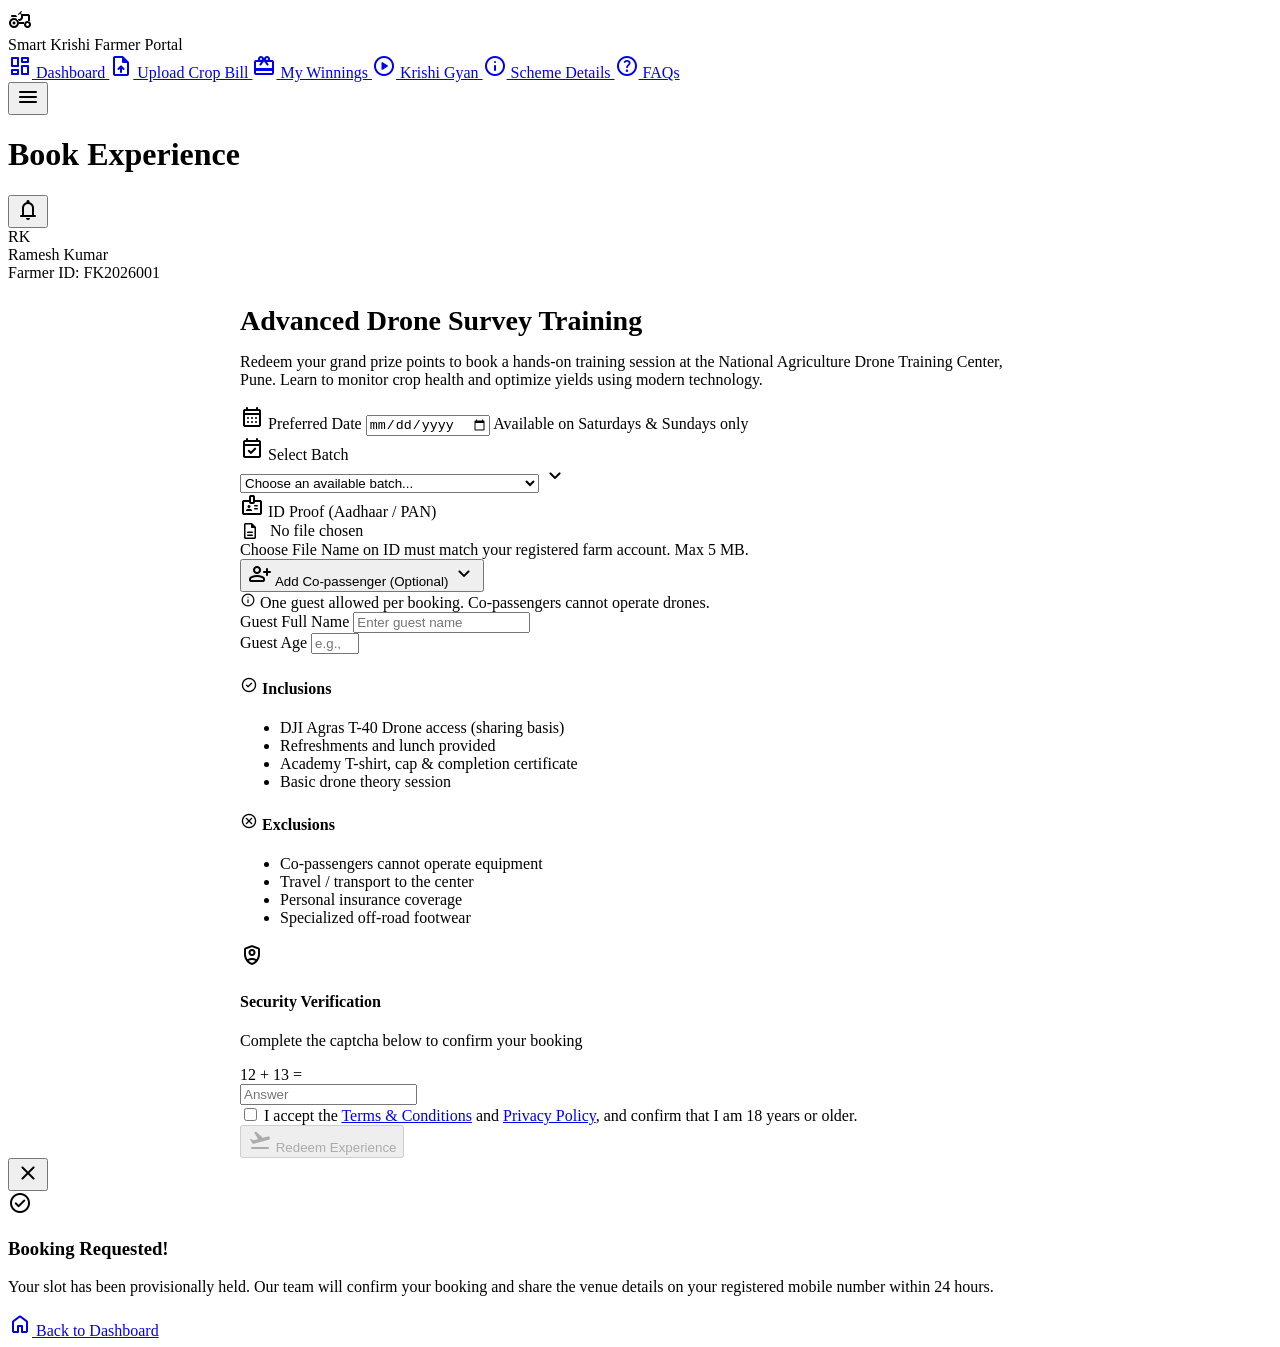
==== adventure-booking.html @ aedfc5fe "Add files via upload" ====
<!DOCTYPE html>
<html lang="en">
<head>
    <meta charset="UTF-8">
    <meta name="viewport" content="width=device-width, initial-scale=1.0">
    <title>Book Experience - Smart Krishi Portal</title>
    <link rel="preconnect" href="https://fonts.googleapis.com">
    <link rel="preconnect" href="https://fonts.gstatic.com" crossorigin>
    <link href="https://fonts.googleapis.com/css2?family=Nunito:wght@400;600;700;800&display=swap" rel="stylesheet">
    <link href="https://fonts.googleapis.com/css2?family=Material+Symbols+Rounded:opsz,wght,FILL,GRAD@24,400,1,0" rel="stylesheet">
    <link rel="stylesheet" href="./styles/styles.css">
</head>
<body class="campaign-bhoomi">
    <div class="app-layout">
        <!-- Sidebar -->
        <aside class="sidebar">
            <div class="sidebar-logo">
                <div class="sidebar-logo-icon">
                    <span class="material-symbols-rounded">agriculture</span>
                </div>
                <div class="sidebar-logo-text">
                    Smart Krishi
                    <span>Farmer Portal</span>
                </div>
            </div>

            <nav class="sidebar-nav">
                <a href="dashboard.html" class="nav-item">
                    <span class="material-symbols-rounded">dashboard</span>
                    Dashboard
                </a>
                <a href="upload-bill.html" class="nav-item">
                    <span class="material-symbols-rounded">upload_file</span>
                    Upload Crop Bill
                </a>
                <a href="my-winnings.html" class="nav-item">
                    <span class="material-symbols-rounded">card_giftcard</span>
                    My Winnings
                </a>
                <a href="krishi-gyan.html" class="nav-item">
                    <span class="material-symbols-rounded">play_circle</span>
                    Krishi Gyan
                </a>
                <a href="#" class="nav-item">
                    <span class="material-symbols-rounded">info</span>
                    Scheme Details
                </a>
                <a href="#" class="nav-item">
                    <span class="material-symbols-rounded">help</span>
                    FAQs
                </a>
            </nav>

            <div class="sidebar-footer">
                <div class="theme-selector">
                    <div class="theme-dot bhoomi active" data-theme-btn="campaign-bhoomi" title="Bhoomi Theme"></div>
                    <div class="theme-dot krishi" data-theme-btn="campaign-krishi-tech" title="Krishi Tech Theme"></div>
                    <div class="theme-dot harit" data-theme-btn="campaign-harit" title="Harit Theme"></div>
                </div>
            </div>
        </aside>

        <div class="sidebar-overlay" id="sidebarOverlay"></div>

        <!-- Header -->
        <header class="top-header">
            <div class="header-left">
                <button class="mobile-menu-btn" id="mobileMenuBtn">
                    <span class="material-symbols-rounded">menu</span>
                </button>
                <h1 class="page-title">Book Experience</h1>
            </div>

            <div class="header-right">
                <button class="header-icon-btn">
                    <span class="material-symbols-rounded">notifications</span>
                    <span class="notification-dot"></span>
                </button>
                <div class="user-chip">
                    <div class="user-avatar">RK</div>
                    <div class="user-details">
                        <div class="user-chip-name">Ramesh Kumar</div>
                        <div class="user-chip-role">Farmer ID: FK2026001</div>
                    </div>
                </div>
            </div>
        </header>

        <!-- Main Content -->
        <main class="main-content">
            <div style="max-width: 800px; margin: 0 auto;">
                <!-- Page Intro -->
                <div class="content-section">
                    <h2 style="font-size: 28px; margin-bottom: 8px;">Advanced Drone Survey Training</h2>
                    <p class="page-intro">Redeem your grand prize points to book a hands-on training session at the National Agriculture Drone Training Center, Pune. Learn to monitor crop health and optimize yields using modern technology.</p>
                </div>

                <!-- Booking Form -->
                <form id="bookingForm" class="surface-card booking-form">
                    
                    <!-- Row 1: Date + Batch (2 columns on desktop) -->
                    <div class="booking-row">
                        <div class="form-group">
                            <label class="form-label" for="slotDate">
                                <span class="material-symbols-rounded label-icon">calendar_month</span>
                                Preferred Date
                            </label>
                            <input type="date" id="slotDate" class="form-input" required>
                            <span class="form-hint">Available on Saturdays & Sundays only</span>
                        </div>

                        <div class="form-group">
                            <label class="form-label" for="slotLocation">
                                <span class="material-symbols-rounded label-icon">event_available</span>
                                Select Batch
                            </label>
                            <div class="select-wrapper">
                                <select id="slotLocation" class="form-select custom-select" required>
                                    <option value="" disabled selected>Choose an available batch...</option>
                                    <option value="batch-a">Batch A · 9:00 AM - 12:00 PM (12 seats left)</option>
                                    <option value="batch-b">Batch B · 1:00 PM - 4:00 PM (4 seats left)</option>
                                    <option value="batch-c">Batch C · 9:00 AM - 12:00 PM (Next Weekend)</option>
                                </select>
                                <span class="select-arrow">
                                    <span class="material-symbols-rounded">expand_more</span>
                                </span>
                            </div>
                        </div>
                    </div>

                    <!-- Row 2: ID Proof -->
                    <div class="form-group">
                        <label class="form-label">
                            <span class="material-symbols-rounded label-icon">badge</span>
                            ID Proof (Aadhaar / PAN)
                        </label>
                        <label class="file-row" id="idProofRow">
                            <span style="display: flex; align-items: center; gap: 10px;">
                                <span class="material-symbols-rounded" style="font-size: 20px; color: var(--brand-text-muted);">description</span>
                                <span id="idProofName">No file chosen</span>
                            </span>
                            <span class="file-row__btn">Choose File</span>
                            <input type="file" id="idProof" accept=".pdf,.jpg,.jpeg,.png" style="display: none;" required>
                        </label>
                        <span class="form-hint">Name on ID must match your registered farm account. Max 5 MB.</span>
                    </div>

                    <!-- Co-passenger Accordion (FIXED) -->
                    <div class="accordion">
                        <button type="button" class="accordion-trigger" id="guestToggle" aria-expanded="false">
                            <span class="accordion-trigger-label">
                                <span class="material-symbols-rounded main-icon">person_add</span>
                                Add Co-passenger (Optional)
                            </span>
                            <span class="material-symbols-rounded accordion-chevron">expand_more</span>
                        </button>
                        <div class="accordion-panel" id="guestPanel">
                            <div class="accordion-inner">
                                <div class="rule-note">
                                    <span class="material-symbols-rounded" style="font-size: 16px; color: var(--brand-primary);">info</span>
                                    One guest allowed per booking. Co-passengers cannot operate drones.
                                </div>
                                <div class="guest-fields">
                                    <div class="form-group">
                                        <label class="form-label" for="guestName">Guest Full Name</label>
                                        <input type="text" id="guestName" class="form-input" placeholder="Enter guest name">
                                    </div>
                                    <div class="form-group" style="margin-bottom: 0;">
                                        <label class="form-label" for="guestAge">Guest Age</label>
                                        <input type="number" id="guestAge" class="form-input" placeholder="e.g., 35" min="18" max="99">
                                    </div>
                                </div>
                            </div>
                        </div>
                    </div>

                    <!-- Inclusions & Exclusions -->
                    <div class="terms-block">
                        <div class="terms-grid">
                            <div class="terms-column">
                                <h4>
                                    <span class="material-symbols-rounded" style="color: var(--success); font-size: 18px;">check_circle</span>
                                    Inclusions
                                </h4>
                                <ul class="terms-list terms-list--do">
                                    <li>DJI Agras T-40 Drone access (sharing basis)</li>
                                    <li>Refreshments and lunch provided</li>
                                    <li>Academy T-shirt, cap & completion certificate</li>
                                    <li>Basic drone theory session</li>
                                </ul>
                            </div>
                            <div class="terms-column">
                                <h4>
                                    <span class="material-symbols-rounded" style="color: var(--danger); font-size: 18px;">cancel</span>
                                    Exclusions
                                </h4>
                                <ul class="terms-list terms-list--dont">
                                    <li>Co-passengers cannot operate equipment</li>
                                    <li>Travel / transport to the center</li>
                                    <li>Personal insurance coverage</li>
                                    <li>Specialized off-road footwear</li>
                                </ul>
                            </div>
                        </div>
                    </div>

                    <!-- Verification Section (NEW - Better visual hierarchy) -->
                    <div class="verification-section">
                        <div class="verification-header">
                            <span class="material-symbols-rounded">shield_person</span>
                            <div>
                                <h4>Security Verification</h4>
                                <p>Complete the captcha below to confirm your booking</p>
                            </div>
                        </div>

                        <div class="captcha-row">
                            <div class="captcha-question" id="captchaQuestion">12 + 13 =</div>
                            <input type="number" id="captchaAnswer" class="form-input captcha-input" placeholder="Answer" required>
                        </div>

                        <label class="consent-row">
                            <input type="checkbox" id="consent" required>
                            <span>I accept the <a href="#">Terms & Conditions</a> and <a href="#">Privacy Policy</a>, and confirm that I am 18 years or older.</span>
                        </label>
                    </div>

                    <!-- Submit Button -->
                    <button type="submit" class="btn btn-primary redeem-btn" id="redeemBtn" disabled>
                        <span class="material-symbols-rounded">flight_takeoff</span>
                        Redeem Experience
                    </button>
                </form>
            </div>
        </main>
    </div>

    <!-- Success Modal -->
    <div class="modal-overlay" id="successModal">
        <div class="modal-content">
            <button class="modal-close" data-close-modal>
                <span class="material-symbols-rounded">close</span>
            </button>
            <div class="modal-icon modal-icon--success">
                <span class="material-symbols-rounded">check_circle</span>
            </div>
            <h3>Booking Requested!</h3>
            <p>Your slot has been provisionally held. Our team will confirm your booking and share the venue details on your registered mobile number within 24 hours.</p>
            <a href="dashboard.html" class="btn btn-primary">
                <span class="material-symbols-rounded">home</span>
                Back to Dashboard
            </a>
        </div>
    </div>

    <script src="scripts/app.js"></script>
    <script src="scripts/adventure-booking.js"></script>
    <script src="scripts/theme.js"></script>
</body>
</html>
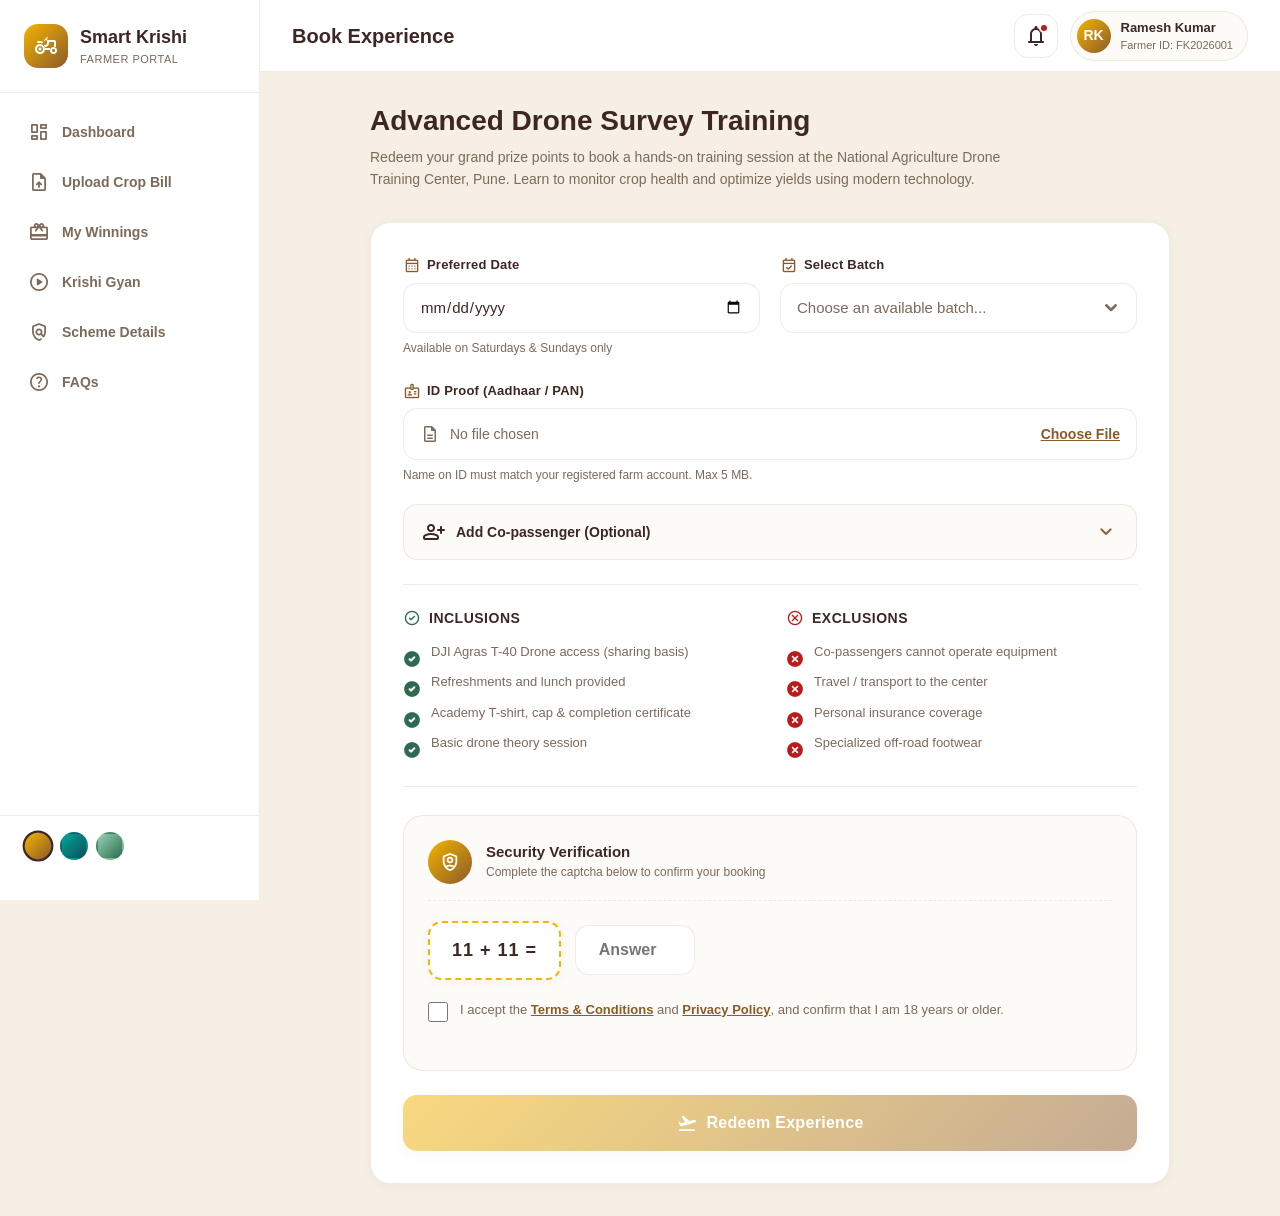
==== commit 7ed04542: "Update adventure-booking.html" ====
--- a/adventure-booking.html
+++ b/adventure-booking.html
@@ -41,8 +41,8 @@
                     <span class="material-symbols-rounded">play_circle</span>
                     Krishi Gyan
                 </a>
-                <a href="#" class="nav-item">
-                    <span class="material-symbols-rounded">info</span>
+                <a href="scheme-details.html" class="nav-item">
+                    <span class="material-symbols-rounded">policy</span>
                     Scheme Details
                 </a>
                 <a href="#" class="nav-item">
@@ -257,4 +257,4 @@
     <script src="scripts/adventure-booking.js"></script>
     <script src="scripts/theme.js"></script>
 </body>
-</html>+</html>
--- a/styles/styles.css
+++ b/styles/styles.css
@@ -0,0 +1,4003 @@
+@charset "UTF-8";
+:root {
+  --brand-primary: #8B5A2B;
+  --brand-primary-dark: #6B4423;
+  --brand-accent: #F4B400;
+  --brand-accent-light: #FFD54F;
+  --brand-bg: #FDFBF7;
+  --brand-surface: #FFFFFF;
+  --brand-text: #3E2723;
+  --brand-text-muted: #7C6A5B;
+  --brand-border: rgba(139, 90, 43, 0.12);
+  --success: #2D6A4F;
+  --success-light: #D1FAE5;
+  --warning: #D97706;
+  --warning-light: #FEF3C7;
+  --danger: #B91C1C;
+  --danger-light: #FEE2E2;
+  --locked: #6B7280;
+  --locked-light: #F3F4F6;
+  --font-heading: 'Nunito', sans-serif;
+  --font-body: 'Nunito', sans-serif;
+  --radius-sm: 10px;
+  --radius-md: 14px;
+  --radius-lg: 20px;
+  --radius-xl: 28px;
+  --shadow-sm: 0 2px 8px rgba(139, 90, 43, 0.06);
+  --shadow: 0 4px 16px rgba(139, 90, 43, 0.08);
+  --shadow-lg: 0 8px 32px rgba(139, 90, 43, 0.12);
+  --container-max: 1280px;
+  --sidebar-width: 260px;
+  --header-height: 72px;
+}
+
+body.campaign-krishi-tech {
+  --brand-primary: #0F4C5C;
+  --brand-primary-dark: #0A3A47;
+  --brand-accent: #00A896;
+  --brand-accent-light: #5FD3C4;
+  --brand-bg: #F1F5F9;
+  --brand-surface: #FFFFFF;
+  --brand-text: #1E293B;
+  --brand-text-muted: #64748B;
+  --brand-border: rgba(15, 76, 92, 0.12);
+  --radius-sm: 8px;
+  --radius-md: 12px;
+  --radius-lg: 16px;
+  --radius-xl: 20px;
+  --shadow: 0 4px 16px rgba(15, 76, 92, 0.08);
+}
+
+body.campaign-harit {
+  --brand-primary: #2D6A4F;
+  --brand-primary-dark: #1B4332;
+  --brand-accent: #95D5B2;
+  --brand-accent-light: #B7E4C7;
+  --brand-bg: #F8FAF5;
+  --brand-surface: #FFFFFF;
+  --brand-text: #1B4332;
+  --brand-text-muted: #52796F;
+  --brand-border: rgba(45, 106, 79, 0.12);
+}
+
+*,
+*::before,
+*::after {
+  box-sizing: border-box;
+  margin: 0;
+  padding: 0;
+}
+
+html {
+  scroll-behavior: smooth;
+  -webkit-text-size-adjust: 100%;
+}
+
+body {
+  font-family: var(--font-body);
+  background-color: #F5EFE6;
+  color: var(--brand-text);
+  min-height: 100vh;
+  line-height: 1.5;
+  transition: background-color 0.3s ease, color 0.3s ease;
+  -webkit-font-smoothing: antialiased;
+}
+
+body.no-scroll {
+  overflow: hidden !important;
+}
+
+img {
+  max-width: 100%;
+  display: block;
+}
+
+button {
+  font-family: inherit;
+  cursor: pointer;
+}
+
+input,
+select,
+textarea {
+  font-family: inherit;
+}
+
+a {
+  color: var(--brand-primary);
+  text-decoration: none;
+}
+
+h1,
+h2,
+h3,
+h4 {
+  font-family: var(--font-heading);
+  font-weight: 700;
+  color: var(--brand-text);
+  line-height: 1.2;
+}
+
+h1 {
+  font-size: 32px;
+}
+
+h2 {
+  font-size: 24px;
+}
+
+h3 {
+  font-size: 20px;
+}
+
+h4 {
+  font-size: 16px;
+}
+
+.text-black {
+  color: var(--brand-text);
+}
+
+.app-layout {
+  min-height: 100vh;
+  display: grid;
+  grid-template-columns: var(--sidebar-width) 1fr;
+  grid-template-rows: var(--header-height) 1fr;
+  grid-template-areas: "sidebar header" "sidebar main";
+}
+
+.sidebar {
+  grid-area: sidebar;
+  background: var(--brand-surface);
+  border-right: 1px solid var(--brand-border);
+  padding: 24px 0;
+  position: sticky;
+  top: 0;
+  height: 100vh;
+  overflow-y: auto;
+  display: flex;
+  flex-direction: column;
+}
+
+.sidebar-logo {
+  padding: 0 24px 24px;
+  border-bottom: 1px solid var(--brand-border);
+  margin-bottom: 16px;
+  display: flex;
+  align-items: center;
+  gap: 12px;
+}
+
+.sidebar-logo-icon {
+  width: 44px;
+  height: 44px;
+  border-radius: var(--radius-md);
+  background: linear-gradient(135deg, var(--brand-accent), var(--brand-primary));
+  display: flex;
+  align-items: center;
+  justify-content: center;
+  color: white;
+  font-size: 24px;
+}
+
+.sidebar-logo-text {
+  font-family: var(--font-heading);
+  font-weight: 800;
+  font-size: 18px;
+  color: var(--brand-text);
+}
+
+.sidebar-logo-text span {
+  display: block;
+  font-size: 11px;
+  font-weight: 500;
+  color: var(--brand-text-muted);
+  letter-spacing: 0.5px;
+  text-transform: uppercase;
+}
+
+.sidebar-nav {
+  flex: 1;
+  padding: 0 12px;
+}
+
+.nav-item {
+  display: flex;
+  align-items: center;
+  gap: 12px;
+  padding: 12px 16px;
+  border-radius: var(--radius-md);
+  color: var(--brand-text-muted);
+  font-weight: 600;
+  font-size: 14px;
+  margin-bottom: 4px;
+  transition: all 0.2s ease;
+}
+
+.nav-item:hover {
+  background: var(--brand-bg);
+  color: var(--brand-primary);
+}
+
+.nav-item.active {
+  background: linear-gradient(135deg, var(--brand-accent), var(--brand-primary));
+  color: white;
+  box-shadow: var(--shadow);
+}
+
+.nav-item .material-symbols-rounded {
+  font-size: 22px;
+}
+
+.sidebar-footer {
+  padding: 16px 24px;
+  border-top: 1px solid var(--brand-border);
+  margin-top: auto;
+}
+
+.theme-selector {
+  display: flex;
+  gap: 8px;
+}
+
+.theme-dot {
+  width: 28px;
+  height: 28px;
+  border-radius: 50%;
+  border: 2px solid transparent;
+  cursor: pointer;
+  transition: all 0.2s ease;
+}
+
+.theme-dot.active {
+  border-color: var(--brand-text);
+  transform: scale(1.1);
+}
+
+.theme-dot.bhoomi {
+  background: linear-gradient(135deg, #F4B400, #8B5A2B);
+}
+
+.theme-dot.krishi {
+  background: linear-gradient(135deg, #00A896, #0F4C5C);
+}
+
+.theme-dot.harit {
+  background: linear-gradient(135deg, #95D5B2, #2D6A4F);
+}
+
+.top-header {
+  grid-area: header;
+  background: var(--brand-surface);
+  border-bottom: 1px solid var(--brand-border);
+  padding: 0 32px;
+  display: flex;
+  align-items: center;
+  justify-content: space-between;
+  position: sticky;
+  top: 0;
+  z-index: 30;
+}
+
+.header-left {
+  display: flex;
+  align-items: center;
+  gap: 16px;
+}
+
+.mobile-menu-btn {
+  display: none;
+  width: 44px;
+  height: 44px;
+  border-radius: var(--radius-md);
+  border: none;
+  background: var(--brand-bg);
+  color: var(--brand-text);
+  align-items: center;
+  justify-content: center;
+}
+
+.page-title {
+  font-family: var(--font-heading);
+  font-size: 20px;
+  font-weight: 700;
+}
+
+.header-right {
+  display: flex;
+  align-items: center;
+  gap: 12px;
+}
+
+.header-icon-btn {
+  width: 44px;
+  height: 44px;
+  border-radius: var(--radius-md);
+  border: 1px solid var(--brand-border);
+  background: transparent;
+  color: var(--brand-text);
+  display: flex;
+  align-items: center;
+  justify-content: center;
+  position: relative;
+  transition: all 0.2s ease;
+}
+
+.header-icon-btn:hover {
+  background: var(--brand-bg);
+}
+
+.notification-dot {
+  position: absolute;
+  top: 8px;
+  right: 8px;
+  width: 10px;
+  height: 10px;
+  border-radius: 50%;
+  background: var(--danger);
+  border: 2px solid var(--brand-surface);
+}
+
+.user-chip {
+  display: flex;
+  align-items: center;
+  gap: 10px;
+  padding: 6px 14px 6px 6px;
+  border-radius: 999px;
+  background: var(--brand-bg);
+  border: 1px solid var(--brand-border);
+}
+
+.user-avatar {
+  width: 34px;
+  height: 34px;
+  border-radius: 50%;
+  background: linear-gradient(135deg, var(--brand-accent), var(--brand-primary));
+  color: white;
+  display: flex;
+  align-items: center;
+  justify-content: center;
+  font-weight: 700;
+  font-size: 14px;
+}
+
+.user-chip-name {
+  font-size: 13px;
+  font-weight: 700;
+  color: var(--brand-text);
+}
+
+.user-chip-role {
+  font-size: 11px;
+  color: var(--brand-text-muted);
+}
+
+.main-content {
+  grid-area: main;
+  padding: 32px;
+  overflow-x: hidden;
+}
+
+.auth-layout {
+  min-height: 100vh;
+  display: grid;
+  grid-template-columns: 1fr 1fr;
+  background: var(--brand-bg);
+}
+
+.auth-visual {
+  background: linear-gradient(135deg, var(--brand-primary) 0%, var(--brand-primary-dark) 100%);
+  padding: 48px;
+  display: flex;
+  flex-direction: column;
+  justify-content: space-between;
+  color: white;
+  position: relative;
+  overflow: hidden;
+  background-image: url("../assets/images/auth-visual-bg.png");
+  background-size: cover;
+  background-position: center;
+  background-blend-mode: overlay;
+}
+
+.auth-visual::before {
+  content: "";
+  position: absolute;
+  top: -50%;
+  right: -30%;
+  width: 600px;
+  height: 600px;
+  border-radius: 50%;
+  background: radial-gradient(circle, var(--brand-accent) 0%, transparent 70%);
+  opacity: 0.3;
+}
+
+.auth-brand {
+  display: flex;
+  align-items: center;
+  gap: 12px;
+  position: relative;
+  z-index: 1;
+}
+
+.auth-brand-icon {
+  width: 52px;
+  height: 52px;
+  border-radius: var(--radius-md);
+  background: rgba(255, 255, 255, 0.15);
+  display: flex;
+  align-items: center;
+  justify-content: center;
+  font-size: 28px;
+}
+
+.auth-brand-name {
+  font-family: var(--font-heading);
+  font-size: 22px;
+  font-weight: 800;
+}
+
+.auth-visual-content {
+  position: relative;
+  z-index: 1;
+}
+
+.auth-visual-content h1 {
+  font-size: 40px;
+  font-weight: 800;
+  color: white;
+  margin-bottom: 16px;
+  line-height: 1.2;
+}
+
+.auth-visual-content p {
+  font-size: 16px;
+  opacity: 0.9;
+  margin-bottom: 32px;
+  max-width: 400px;
+}
+
+.auth-features {
+  display: flex;
+  flex-direction: column;
+  gap: 16px;
+}
+
+.auth-feature {
+  display: flex;
+  align-items: center;
+  gap: 12px;
+  font-size: 14px;
+}
+
+.auth-feature-icon {
+  width: 36px;
+  height: 36px;
+  border-radius: 50%;
+  background: rgba(255, 255, 255, 0.15);
+  display: flex;
+  align-items: center;
+  justify-content: center;
+  font-size: 18px;
+}
+
+.auth-form-container {
+  display: flex;
+  align-items: center;
+  justify-content: center;
+  padding: 48px;
+}
+
+.auth-form {
+  width: 100%;
+  max-width: 420px;
+}
+
+.auth-form h2 {
+  font-size: 28px;
+  margin-bottom: 8px;
+}
+
+.auth-form-subtitle {
+  color: var(--brand-text-muted);
+  font-size: 14px;
+  margin-bottom: 32px;
+}
+
+.form-group {
+  margin-bottom: 20px;
+}
+
+.form-label {
+  display: block;
+  font-size: 13px;
+  font-weight: 700;
+  color: var(--brand-text);
+  margin-bottom: 8px;
+  letter-spacing: 0.2px;
+}
+
+.form-input,
+.form-select,
+.form-textarea {
+  width: 100%;
+  height: 50px;
+  padding: 0 16px;
+  border-radius: var(--radius-md);
+  border: 1.5px solid var(--brand-border);
+  background-color: var(--brand-surface);
+  color: var(--brand-text);
+  font-size: 15px;
+  transition: all 0.2s ease;
+}
+
+.form-textarea {
+  height: auto;
+  padding: 14px 16px;
+  resize: vertical;
+  min-height: 100px;
+}
+
+.form-input:focus,
+.form-select:focus,
+.form-textarea:focus {
+  outline: none;
+  border-color: var(--brand-accent);
+  box-shadow: 0 0 0 4px rgba(244, 180, 0, 0.15);
+}
+
+.form-hint {
+  display: block;
+  margin-top: 6px;
+  color: var(--brand-text-muted);
+  font-size: 12px;
+}
+
+.form-error {
+  display: block;
+  min-height: 16px;
+  margin-top: 6px;
+  color: var(--danger);
+  font-size: 12px;
+  font-weight: 600;
+}
+
+.otp-container {
+  display: flex;
+  gap: 12px;
+  justify-content: center;
+  margin: 28px 0;
+}
+
+.otp-box {
+  width: 64px;
+  height: 64px;
+  text-align: center;
+  font-size: 26px;
+  font-weight: 700;
+  border-radius: var(--radius-md);
+  border: 2px solid var(--brand-border);
+  background-color: var(--brand-surface);
+  color: var(--brand-text);
+  transition: all 0.2s ease;
+}
+
+.otp-box:focus {
+  outline: none;
+  border-color: var(--brand-accent);
+  transform: translateY(-2px);
+  box-shadow: var(--shadow);
+}
+
+.btn {
+  display: inline-flex;
+  align-items: center;
+  justify-content: center;
+  gap: 8px;
+  height: 52px;
+  padding: 0 24px;
+  border-radius: var(--radius-md);
+  border: none;
+  font-family: var(--font-heading);
+  font-size: 15px;
+  font-weight: 700;
+  cursor: pointer;
+  transition: all 0.2s ease;
+  text-decoration: none;
+}
+
+.btn-primary {
+  width: 100%;
+  background: linear-gradient(135deg, var(--brand-accent) 0%, var(--brand-primary) 100%);
+  color: #ffffff;
+  box-shadow: var(--shadow);
+}
+
+.btn-primary:hover:not(:disabled) {
+  filter: brightness(1.05);
+  transform: translateY(-1px);
+  box-shadow: var(--shadow-lg);
+}
+
+.btn-primary:active {
+  transform: scale(0.98);
+}
+
+.btn-primary:disabled {
+  opacity: 0.5;
+  cursor: not-allowed;
+}
+
+.btn-secondary {
+  width: 100%;
+  background: transparent;
+  border: 1.5px solid var(--brand-primary);
+  color: var(--brand-primary);
+}
+
+.btn-secondary:hover {
+  background: var(--brand-primary);
+  color: white;
+}
+
+.btn-ghost {
+  background: transparent;
+  color: var(--brand-primary);
+  height: 44px;
+}
+
+.btn-ghost:hover {
+  background: var(--brand-bg);
+}
+
+.btn-icon {
+  width: 44px;
+  height: 44px;
+  padding: 0;
+  border-radius: var(--radius-md);
+  background: var(--brand-bg);
+  border: 1px solid var(--brand-border);
+  color: var(--brand-text);
+  display: inline-flex;
+  align-items: center;
+  justify-content: center;
+}
+
+.btn-icon:hover {
+  background: var(--brand-accent-light);
+}
+
+.surface-card {
+  background: var(--brand-surface);
+  border-radius: var(--radius-lg);
+  padding: 24px;
+  box-shadow: var(--shadow-sm);
+  border: 1px solid var(--brand-border);
+}
+
+.stat-grid {
+  display: grid;
+  grid-template-columns: repeat(auto-fit, minmax(220px, 1fr));
+  gap: 20px;
+  margin-bottom: 32px;
+}
+
+.stat-card {
+  background: var(--brand-surface);
+  border-radius: var(--radius-lg);
+  padding: 24px;
+  display: flex;
+  align-items: center;
+  gap: 18px;
+  box-shadow: var(--shadow-sm);
+  border: 1px solid var(--brand-border);
+  transition: all 0.2s ease;
+}
+
+.stat-card:hover {
+  transform: translateY(-2px);
+  box-shadow: var(--shadow);
+}
+
+.stat-icon {
+  width: 56px;
+  height: 56px;
+  border-radius: var(--radius-md);
+  display: flex;
+  align-items: center;
+  justify-content: center;
+  font-size: 26px;
+  flex-shrink: 0;
+}
+
+.stat-card.primary .stat-icon {
+  background: linear-gradient(135deg, var(--brand-accent), var(--brand-primary));
+  color: white;
+}
+
+.stat-card.success .stat-icon {
+  background: var(--success-light);
+  color: var(--success);
+}
+
+.stat-card.warning .stat-icon {
+  background: var(--warning-light);
+  color: var(--warning);
+}
+
+.stat-card.accent .stat-icon {
+  background: var(--brand-accent-light);
+  color: var(--brand-primary-dark);
+}
+
+.stat-value {
+  font-family: var(--font-heading);
+  font-size: 26px;
+  font-weight: 800;
+  color: var(--brand-text);
+  line-height: 1;
+}
+
+.stat-label {
+  font-size: 13px;
+  color: var(--brand-text-muted);
+  margin-top: 4px;
+}
+
+.action-grid {
+  display: grid;
+  grid-template-columns: repeat(auto-fit, minmax(160px, 1fr));
+  gap: 16px;
+}
+
+.action-card {
+  background: var(--brand-surface);
+  border-radius: var(--radius-lg);
+  padding: 24px 16px;
+  display: flex;
+  flex-direction: column;
+  align-items: center;
+  gap: 12px;
+  text-decoration: none;
+  transition: all 0.2s ease;
+  box-shadow: var(--shadow-sm);
+  border: 1px solid var(--brand-border);
+  text-align: center;
+}
+
+.action-card:hover {
+  transform: translateY(-3px);
+  box-shadow: var(--shadow);
+  border-color: var(--brand-accent);
+}
+
+.action-icon {
+  width: 56px;
+  height: 56px;
+  border-radius: var(--radius-md);
+  background: linear-gradient(135deg, var(--brand-accent), var(--brand-primary));
+  display: flex;
+  align-items: center;
+  justify-content: center;
+  font-size: 26px;
+  color: white;
+}
+
+.action-label {
+  font-size: 14px;
+  font-weight: 700;
+  color: var(--brand-text);
+}
+
+.action-desc {
+  font-size: 12px;
+  color: var(--brand-text-muted);
+}
+
+.activity-list {
+  display: flex;
+  flex-direction: column;
+  gap: 12px;
+}
+
+.activity-item {
+  background: var(--brand-surface);
+  border-radius: var(--radius-md);
+  padding: 16px;
+  display: flex;
+  align-items: center;
+  gap: 16px;
+  border: 1px solid var(--brand-border);
+}
+
+.activity-icon {
+  width: 44px;
+  height: 44px;
+  border-radius: 50%;
+  display: flex;
+  align-items: center;
+  justify-content: center;
+  font-size: 20px;
+  flex-shrink: 0;
+}
+
+.activity-icon.success {
+  background: var(--success-light);
+  color: var(--success);
+}
+
+.activity-icon.pending {
+  background: var(--warning-light);
+  color: var(--warning);
+}
+
+.activity-icon.info {
+  background: var(--brand-accent-light);
+  color: var(--brand-primary-dark);
+}
+
+.activity-content {
+  flex: 1;
+}
+
+.activity-title {
+  font-size: 14px;
+  font-weight: 700;
+  color: var(--brand-text);
+}
+
+.activity-meta {
+  font-size: 12px;
+  color: var(--brand-text-muted);
+  margin-top: 2px;
+}
+
+.section-header {
+  display: flex;
+  align-items: center;
+  justify-content: space-between;
+  margin-bottom: 20px;
+}
+
+.section-title {
+  font-family: var(--font-heading);
+  font-size: 18px;
+  font-weight: 700;
+  color: var(--brand-text);
+}
+
+.section-link {
+  font-size: 13px;
+  font-weight: 700;
+  color: var(--brand-primary);
+  display: flex;
+  align-items: center;
+  gap: 4px;
+}
+
+.content-section {
+  margin-bottom: 32px;
+}
+
+.page-intro {
+  color: var(--brand-text-muted);
+  font-size: 14px;
+  line-height: 1.6;
+  margin-bottom: 24px;
+  max-width: 640px;
+}
+
+.claim-timer-card {
+  display: flex;
+  align-items: center;
+  background: var(--brand-surface);
+  border: 1.5px solid var(--danger);
+  border-radius: var(--radius-md);
+  padding: 16px 20px;
+  box-shadow: var(--shadow);
+  margin-bottom: 24px;
+}
+
+.claim-timer-card.is-urgent {
+  animation: timerPulse 1s infinite;
+}
+
+@keyframes timerPulse {
+  0%, 100% {
+    box-shadow: 0 0 0 0 rgba(185, 28, 28, 0.35);
+  }
+  50% {
+    box-shadow: 0 0 0 8px transparent;
+  }
+}
+.timer-icon {
+  padding-right: 16px;
+  color: var(--danger);
+  font-size: 36px;
+}
+
+.timer-divider {
+  width: 1px;
+  height: 54px;
+  margin-right: 18px;
+  background: linear-gradient(180deg, transparent, rgba(185, 28, 28, 0.5), transparent);
+}
+
+.timer-countdown {
+  font-family: var(--font-heading);
+  font-size: 32px;
+  font-weight: 800;
+  line-height: 1;
+  font-variant-numeric: tabular-nums;
+  color: var(--brand-text);
+}
+
+.timer-pill {
+  width: -moz-fit-content;
+  width: fit-content;
+  padding: 6px 14px;
+  border-radius: 6px;
+  background: var(--danger);
+  color: #fff;
+  font-size: 12px;
+  font-weight: 700;
+  margin-top: 6px;
+}
+
+.bill-upload-box {
+  min-height: 200px;
+  width: 100%;
+  padding: 24px;
+  border: 2px dashed var(--brand-accent);
+  border-radius: var(--radius-lg);
+  background: var(--brand-surface);
+  display: flex;
+  align-items: center;
+  justify-content: center;
+  cursor: pointer;
+  overflow: hidden;
+  transition: all 0.2s ease;
+}
+
+.bill-upload-box:hover {
+  border-color: var(--brand-primary);
+  background: var(--brand-bg);
+}
+
+.bill-upload-box.has-file {
+  border-style: solid;
+  border-color: var(--success);
+  padding: 12px;
+}
+
+.upload-placeholder {
+  display: flex;
+  flex-direction: column;
+  align-items: center;
+  gap: 8px;
+  text-align: center;
+}
+
+.upload-placeholder.hidden {
+  display: none;
+}
+
+.camera-circle {
+  width: 64px;
+  height: 64px;
+  border-radius: 50%;
+  background: var(--brand-accent-light);
+  color: var(--brand-primary);
+  display: flex;
+  align-items: center;
+  justify-content: center;
+  font-size: 28px;
+  margin-bottom: 8px;
+}
+
+.capture-title {
+  color: var(--brand-primary);
+  font-size: 15px;
+  font-weight: 700;
+}
+
+.capture-subtitle {
+  color: var(--brand-text-muted);
+  font-size: 12px;
+}
+
+.bill-preview {
+  max-width: 100%;
+  max-height: 220px;
+  -o-object-fit: contain;
+     object-fit: contain;
+  border-radius: var(--radius-md);
+}
+
+.bill-preview.hidden {
+  display: none;
+}
+
+.retake-btn {
+  display: block;
+  margin: 12px auto 0;
+  border: none;
+  background: transparent;
+  color: var(--brand-primary);
+  font-size: 13px;
+  font-weight: 700;
+  cursor: pointer;
+  text-decoration: underline;
+}
+
+.retake-btn.hidden {
+  display: none;
+}
+
+.location-status {
+  display: flex;
+  align-items: center;
+  gap: 10px;
+  margin: 16px 0;
+  padding: 12px 16px;
+  border-radius: var(--radius-sm);
+  background: var(--locked-light);
+  color: var(--brand-text-muted);
+  font-size: 13px;
+  font-weight: 600;
+}
+
+.location-status.is-ok {
+  background: var(--success-light);
+  color: var(--success);
+}
+
+.location-status.is-blocked {
+  background: var(--danger-light);
+  color: var(--danger);
+}
+
+.scratch-section {
+  padding: 24px;
+  max-width: 500px;
+  margin: 0 auto;
+}
+
+.scratch-card-container {
+  position: relative;
+  width: 100%;
+  aspect-ratio: 16/10;
+  border-radius: var(--radius-lg);
+  overflow: hidden;
+  box-shadow: var(--shadow-lg);
+}
+
+.reward-display {
+  position: absolute;
+  inset: 0;
+  background: linear-gradient(135deg, var(--brand-accent), var(--brand-primary));
+  display: flex;
+  flex-direction: column;
+  align-items: center;
+  justify-content: center;
+  color: white;
+  text-align: center;
+  padding: 24px;
+}
+
+.reward-amount {
+  font-family: var(--font-heading);
+  font-size: 48px;
+  font-weight: 800;
+  line-height: 1;
+  margin-bottom: 8px;
+}
+
+.reward-brand {
+  font-size: 20px;
+  font-weight: 700;
+  margin-bottom: 12px;
+}
+
+.scratch-canvas {
+  position: absolute;
+  inset: 0;
+  width: 100%;
+  height: 100%;
+  cursor: pointer;
+  touch-action: none;
+}
+
+.progress-bar-container {
+  width: 100%;
+  height: 10px;
+  background: var(--brand-bg);
+  border-radius: 5px;
+  overflow: hidden;
+  margin: 20px 0 12px;
+}
+
+.progress-bar-fill {
+  height: 100%;
+  width: 0%;
+  background: linear-gradient(90deg, var(--brand-accent), var(--brand-primary));
+  border-radius: 5px;
+  transition: width 0.3s ease;
+}
+
+.winnings-card {
+  background: linear-gradient(135deg, var(--brand-accent), var(--brand-primary));
+  border-radius: var(--radius-lg);
+  padding: 28px;
+  display: flex;
+  align-items: center;
+  gap: 24px;
+  color: white;
+  box-shadow: var(--shadow-lg);
+  margin-bottom: 24px;
+}
+
+.winnings-icon {
+  width: 72px;
+  height: 72px;
+  border-radius: var(--radius-md);
+  background: rgba(255, 255, 255, 0.2);
+  display: flex;
+  align-items: center;
+  justify-content: center;
+  font-size: 32px;
+  flex-shrink: 0;
+}
+
+.winnings-amount {
+  font-family: var(--font-heading);
+  font-size: 40px;
+  font-weight: 800;
+  line-height: 1;
+  margin-bottom: 4px;
+}
+
+.winnings-label {
+  font-size: 14px;
+  opacity: 0.9;
+}
+
+.filter-tabs {
+  display: flex;
+  gap: 10px;
+  margin-bottom: 20px;
+  flex-wrap: wrap;
+}
+
+.filter-tab {
+  height: 42px;
+  padding: 0 20px;
+  border-radius: var(--radius-md);
+  border: 2px solid var(--brand-border);
+  background: var(--brand-surface);
+  color: var(--brand-text);
+  font-size: 14px;
+  font-weight: 700;
+  cursor: pointer;
+  transition: all 0.2s ease;
+}
+
+.filter-tab.active {
+  background: var(--brand-primary);
+  border-color: var(--brand-primary);
+  color: white;
+}
+
+.vouchers-grid {
+  display: grid;
+  grid-template-columns: repeat(auto-fill, minmax(320px, 1fr));
+  gap: 16px;
+}
+
+.voucher-card {
+  background: var(--brand-surface);
+  border-radius: var(--radius-lg);
+  padding: 20px;
+  display: flex;
+  gap: 20px;
+  box-shadow: var(--shadow-sm);
+  border: 1px solid var(--brand-border);
+  transition: all 0.2s ease;
+}
+
+.voucher-card:hover {
+  transform: translateY(-2px);
+  box-shadow: var(--shadow);
+}
+
+.voucher-left {
+  display: flex;
+  flex-direction: column;
+  align-items: center;
+  justify-content: center;
+  min-width: 100px;
+  padding-right: 20px;
+  border-right: 2px dashed var(--brand-border);
+}
+
+.voucher-amount {
+  font-family: var(--font-heading);
+  font-size: 28px;
+  font-weight: 800;
+  color: var(--brand-primary);
+  line-height: 1;
+  margin-bottom: 6px;
+}
+
+.voucher-brand {
+  font-size: 13px;
+  font-weight: 700;
+  color: var(--brand-text);
+}
+
+.voucher-right {
+  flex: 1;
+  display: flex;
+  flex-direction: column;
+  gap: 10px;
+}
+
+.voucher-status {
+  display: inline-flex;
+  align-items: center;
+  gap: 6px;
+  padding: 5px 12px;
+  border-radius: 20px;
+  font-size: 12px;
+  font-weight: 700;
+  width: -moz-fit-content;
+  width: fit-content;
+}
+
+.voucher-status.redeemed {
+  background: var(--success-light);
+  color: var(--success);
+}
+
+.voucher-status.active {
+  background: var(--warning-light);
+  color: var(--warning);
+}
+
+.voucher-type {
+  font-size: 14px;
+  font-weight: 700;
+  color: var(--brand-text);
+}
+
+.voucher-validity {
+  font-size: 12px;
+  color: var(--brand-text-muted);
+  display: flex;
+  align-items: center;
+  gap: 6px;
+}
+
+.voucher-action {
+  height: 38px;
+  border-radius: var(--radius-md);
+  border: none;
+  background: var(--brand-primary);
+  color: white;
+  font-size: 13px;
+  font-weight: 700;
+  cursor: pointer;
+  transition: all 0.2s ease;
+}
+
+.voucher-action:hover:not(:disabled) {
+  background: var(--brand-accent);
+  color: var(--brand-primary-dark);
+}
+
+.voucher-action:disabled {
+  background: var(--locked-light);
+  color: var(--locked);
+  cursor: not-allowed;
+}
+
+.file-row {
+  height: 52px;
+  padding: 0 16px;
+  border-radius: var(--radius-md);
+  border: 1.5px solid var(--brand-border);
+  background: var(--brand-surface);
+  color: var(--brand-text-muted);
+  display: flex;
+  align-items: center;
+  justify-content: space-between;
+  gap: 12px;
+  cursor: pointer;
+  font-size: 14px;
+}
+
+.file-row__btn {
+  color: var(--brand-primary);
+  font-weight: 700;
+  text-decoration: underline;
+}
+
+.file-row.has-file {
+  border-color: var(--success);
+  color: var(--brand-text);
+}
+
+.accordion {
+  margin-bottom: 20px;
+  border-radius: var(--radius-md);
+  background: var(--brand-surface);
+  overflow: hidden;
+  border: 1px solid var(--brand-border);
+}
+
+.accordion-trigger {
+  width: 100%;
+  height: 54px;
+  padding: 0 18px;
+  border: none;
+  background: transparent;
+  color: var(--brand-text);
+  display: flex;
+  align-items: center;
+  justify-content: space-between;
+  font-family: var(--font-heading);
+  font-weight: 700;
+  font-size: 14px;
+  cursor: pointer;
+}
+
+.accordion-trigger span {
+  display: flex;
+  align-items: center;
+  gap: 10px;
+}
+
+.accordion-trigger .material-symbols-rounded:last-child {
+  transition: transform 0.25s ease;
+}
+
+.accordion-trigger[aria-expanded=true] .material-symbols-rounded:last-child {
+  transform: rotate(180deg);
+}
+
+.accordion-trigger[aria-expanded=true] .material-symbols-rounded.main-icon {
+  transform: rotate(0deg);
+}
+
+.accordion-panel {
+  max-height: 0;
+  overflow: hidden;
+  transition: max-height 0.35s ease;
+}
+
+.accordion-inner {
+  padding: 4px 18px 18px;
+}
+
+.terms-block {
+  padding: 20px 0;
+  margin-bottom: 20px;
+  border-top: 1px solid var(--brand-border);
+  border-bottom: 1px solid var(--brand-border);
+}
+
+.terms-block h4 {
+  margin: 0 0 12px;
+  font-family: var(--font-heading);
+  font-size: 13px;
+  text-transform: uppercase;
+  letter-spacing: 0.6px;
+  color: var(--brand-text-muted);
+}
+
+.terms-list {
+  list-style: none;
+  margin: 0 0 16px;
+}
+
+.terms-list:last-child {
+  margin-bottom: 0;
+}
+
+.terms-list li {
+  position: relative;
+  padding-left: 26px;
+  color: var(--brand-text-muted);
+  font-size: 13px;
+  line-height: 1.7;
+  margin-bottom: 4px;
+}
+
+.terms-list li::before {
+  position: absolute;
+  left: 0;
+  top: 2px;
+  font-family: "Material Symbols Rounded";
+  font-weight: 900;
+  font-size: 16px;
+  font-variation-settings: "FILL" 1;
+}
+
+.terms-list--do li::before {
+  content: "check_circle";
+  color: var(--success);
+}
+
+.terms-list--dont li::before {
+  content: "cancel";
+  color: var(--danger);
+}
+
+.captcha-row {
+  display: flex;
+  align-items: center;
+  gap: 12px;
+  margin-bottom: 16px;
+}
+
+.captcha-question {
+  padding: 12px 18px;
+  border-radius: var(--radius-sm);
+  background: var(--brand-bg);
+  color: var(--brand-text);
+  font-family: var(--font-heading);
+  font-weight: 800;
+  white-space: nowrap;
+}
+
+.captcha-input {
+  width: 100px;
+  text-align: center;
+}
+
+.consent-row {
+  display: flex;
+  align-items: flex-start;
+  gap: 10px;
+  margin-bottom: 24px;
+  color: var(--brand-text-muted);
+  font-size: 13px;
+  line-height: 1.5;
+  cursor: pointer;
+}
+
+.consent-row input {
+  width: 20px;
+  height: 20px;
+  margin-top: 1px;
+  accent-color: var(--brand-primary);
+}
+
+.video-categories {
+  display: flex;
+  gap: 10px;
+  margin-bottom: 24px;
+  flex-wrap: wrap;
+}
+
+.category-chip {
+  height: 40px;
+  padding: 0 18px;
+  border-radius: 999px;
+  border: 1.5px solid var(--brand-border);
+  background: var(--brand-surface);
+  color: var(--brand-text);
+  font-size: 13px;
+  font-weight: 700;
+  cursor: pointer;
+  display: inline-flex;
+  align-items: center;
+  gap: 6px;
+  transition: all 0.2s ease;
+}
+
+.category-chip.active {
+  background: var(--brand-primary);
+  border-color: var(--brand-primary);
+  color: white;
+}
+
+.video-grid {
+  display: grid;
+  grid-template-columns: repeat(auto-fill, minmax(280px, 1fr));
+  gap: 20px;
+}
+
+.video-card {
+  background: var(--brand-surface);
+  border-radius: var(--radius-lg);
+  overflow: hidden;
+  box-shadow: var(--shadow-sm);
+  border: 1px solid var(--brand-border);
+  transition: all 0.2s ease;
+  cursor: pointer;
+}
+
+.video-card:hover {
+  transform: translateY(-3px);
+  box-shadow: var(--shadow);
+}
+
+.video-thumbnail {
+  position: relative;
+  aspect-ratio: 16/9;
+  background: var(--brand-bg);
+  overflow: hidden;
+}
+
+.video-thumbnail img {
+  width: 100%;
+  height: 100%;
+  -o-object-fit: cover;
+     object-fit: cover;
+}
+
+.video-duration {
+  position: absolute;
+  bottom: 10px;
+  right: 10px;
+  background: rgba(0, 0, 0, 0.75);
+  color: white;
+  padding: 3px 8px;
+  border-radius: 4px;
+  font-size: 11px;
+  font-weight: 700;
+}
+
+.video-play-btn {
+  position: absolute;
+  inset: 0;
+  display: flex;
+  align-items: center;
+  justify-content: center;
+  background: rgba(0, 0, 0, 0.25);
+  opacity: 0;
+  transition: opacity 0.2s ease;
+}
+
+.video-card:hover .video-play-btn {
+  opacity: 1;
+}
+
+.video-play-icon {
+  width: 56px;
+  height: 56px;
+  border-radius: 50%;
+  background: var(--brand-accent);
+  color: var(--brand-primary-dark);
+  display: flex;
+  align-items: center;
+  justify-content: center;
+  font-size: 32px;
+}
+
+.video-info {
+  padding: 16px;
+}
+
+.video-category {
+  display: inline-block;
+  font-size: 11px;
+  font-weight: 700;
+  color: var(--brand-primary);
+  text-transform: uppercase;
+  letter-spacing: 0.5px;
+  margin-bottom: 6px;
+}
+
+.video-title {
+  font-size: 15px;
+  font-weight: 700;
+  color: var(--brand-text);
+  margin-bottom: 8px;
+  line-height: 1.4;
+}
+
+.video-meta {
+  display: flex;
+  align-items: center;
+  gap: 12px;
+  font-size: 12px;
+  color: var(--brand-text-muted);
+}
+
+.video-meta-item {
+  display: flex;
+  align-items: center;
+  gap: 4px;
+}
+
+.video-meta-item .material-symbols-rounded {
+  font-size: 14px;
+}
+
+.shorts-section {
+  margin-bottom: 32px;
+}
+
+.shorts-carousel {
+  display: flex;
+  gap: 16px;
+  overflow-x: auto;
+  padding-bottom: 12px;
+  scroll-snap-type: x mandatory;
+  scrollbar-width: thin;
+}
+
+.shorts-carousel::-webkit-scrollbar {
+  height: 6px;
+}
+
+.shorts-carousel::-webkit-scrollbar-thumb {
+  background: var(--brand-border);
+  border-radius: 3px;
+}
+
+.short-card {
+  flex: 0 0 200px;
+  scroll-snap-align: start;
+  border-radius: var(--radius-lg);
+  overflow: hidden;
+  position: relative;
+  aspect-ratio: 9/16;
+  background: var(--brand-bg);
+  cursor: pointer;
+}
+
+.short-card::after {
+  content: "";
+  position: absolute;
+  inset: 0;
+  border-radius: inherit;
+  pointer-events: none;
+  transition: box-shadow 0.2s ease;
+}
+
+.short-card:hover::after {
+  box-shadow: inset 0 0 24px rgba(0, 0, 0, 0.6);
+}
+
+.short-card img {
+  width: 100%;
+  height: 100%;
+  -o-object-fit: cover;
+     object-fit: cover;
+}
+
+.short-overlay {
+  position: absolute;
+  inset: 0;
+  background: linear-gradient(to top, rgba(0, 0, 0, 0.8) 0%, transparent 60%);
+  padding: 16px;
+  display: flex;
+  flex-direction: column;
+  justify-content: flex-end;
+  color: white;
+}
+
+.short-title {
+  font-size: 14px;
+  font-weight: 700;
+  margin-bottom: 4px;
+  line-height: 1.3;
+}
+
+.short-views {
+  font-size: 11px;
+  opacity: 0.85;
+  display: flex;
+  align-items: center;
+  gap: 4px;
+}
+
+.modal-overlay {
+  position: fixed;
+  inset: 0;
+  z-index: 1000;
+  padding: 20px;
+  background: rgba(0, 0, 0, 0.65);
+  backdrop-filter: blur(3px);
+  display: flex;
+  align-items: center;
+  justify-content: center;
+  opacity: 0;
+  visibility: hidden;
+  transition: all 0.25s ease;
+}
+
+.modal-overlay.is-open,
+.modal-overlay.active {
+  opacity: 1;
+  visibility: visible;
+}
+
+.modal-content {
+  position: relative;
+  width: 100%;
+  max-width: 420px;
+  padding: 36px 24px 28px;
+  border-radius: var(--radius-lg);
+  background: var(--brand-surface);
+  color: var(--brand-text);
+  text-align: center;
+  box-shadow: 0 20px 60px rgba(0, 0, 0, 0.3);
+  transform: scale(0.94) translateY(10px);
+  transition: transform 0.3s cubic-bezier(0.34, 1.56, 0.64, 1);
+}
+
+.modal-overlay.is-open .modal-content,
+.modal-overlay.active .modal-content {
+  transform: scale(1) translateY(0);
+}
+
+.modal-close {
+  position: absolute;
+  top: 14px;
+  right: 14px;
+  width: 36px;
+  height: 36px;
+  border: none;
+  border-radius: 50%;
+  background: var(--brand-bg);
+  color: var(--brand-text);
+  cursor: pointer;
+  display: flex;
+  align-items: center;
+  justify-content: center;
+}
+
+.modal-icon {
+  width: 80px;
+  height: 80px;
+  margin: 0 auto 20px;
+  border-radius: 50%;
+  display: flex;
+  align-items: center;
+  justify-content: center;
+  color: #fff;
+  font-size: 36px;
+  background: linear-gradient(135deg, var(--brand-accent), var(--brand-primary));
+}
+
+.modal-icon--danger {
+  background: var(--danger);
+}
+
+.modal-icon--success {
+  background: var(--success);
+}
+
+.modal-content h3 {
+  font-size: 22px;
+  margin-bottom: 10px;
+}
+
+.modal-content p {
+  font-size: 14px;
+  line-height: 1.5;
+  color: var(--brand-text-muted);
+  margin-bottom: 24px;
+}
+
+.badge {
+  display: inline-flex;
+  align-items: center;
+  gap: 5px;
+  padding: 5px 12px;
+  border-radius: 999px;
+  font-size: 11px;
+  font-weight: 700;
+  white-space: nowrap;
+}
+
+.badge--success {
+  background: var(--success-light);
+  color: var(--success);
+}
+
+.badge--warning {
+  background: var(--warning-light);
+  color: var(--warning);
+}
+
+.badge--danger {
+  background: var(--danger-light);
+  color: var(--danger);
+}
+
+.badge--locked {
+  background: var(--locked-light);
+  color: var(--locked);
+}
+
+.attempt-pill {
+  padding: 6px 12px;
+  border-radius: 999px;
+  background: var(--warning-light);
+  color: var(--warning);
+  font-size: 12px;
+  font-weight: 700;
+}
+
+.empty-state {
+  padding: 48px 20px;
+  text-align: center;
+  color: var(--brand-text-muted);
+  font-size: 14px;
+}
+
+.empty-state .material-symbols-rounded {
+  display: block;
+  font-size: 48px;
+  margin-bottom: 12px;
+  opacity: 0.4;
+}
+
+@media (max-width: 1024px) {
+  .app-layout {
+    grid-template-columns: 1fr;
+    grid-template-areas: "header" "main";
+  }
+  .sidebar {
+    position: fixed;
+    top: 0;
+    left: 0;
+    width: 280px;
+    z-index: 100;
+    transform: translateX(-100%);
+    transition: transform 0.3s ease;
+  }
+  .sidebar.is-open {
+    transform: translateX(0);
+    box-shadow: 4px 0 20px rgba(0, 0, 0, 0.15);
+  }
+  .mobile-menu-btn {
+    display: inline-flex;
+  }
+  .main-content {
+    padding: 24px;
+  }
+}
+@media (max-width: 640px) {
+  .auth-layout {
+    grid-template-columns: 1fr;
+  }
+  .auth-visual {
+    display: none;
+  }
+  .auth-form-container {
+    padding: 24px;
+  }
+  .top-header {
+    padding: 0 16px;
+  }
+  .main-content {
+    padding: 16px;
+  }
+  .stat-grid {
+    grid-template-columns: 1fr 1fr;
+    gap: 12px;
+  }
+  .stat-card {
+    padding: 16px;
+    gap: 12px;
+  }
+  .stat-icon {
+    width: 44px;
+    height: 44px;
+    font-size: 22px;
+  }
+  .stat-value {
+    font-size: 20px;
+  }
+  .action-grid {
+    grid-template-columns: repeat(2, 1fr);
+    gap: 12px;
+  }
+  .winnings-card {
+    padding: 20px;
+    gap: 16px;
+  }
+  .winnings-icon {
+    width: 56px;
+    height: 56px;
+    font-size: 26px;
+  }
+  .winnings-amount {
+    font-size: 32px;
+  }
+  .vouchers-grid {
+    grid-template-columns: 1fr;
+  }
+  .video-grid {
+    grid-template-columns: 1fr;
+  }
+  .otp-box {
+    width: 56px;
+    height: 56px;
+    font-size: 22px;
+  }
+  .user-details,
+  .user-chip-name,
+  .user-chip-role {
+    display: none;
+  }
+  .user-chip {
+    padding: 6px;
+  }
+  .page-title {
+    font-size: 17px;
+  }
+}
+.sidebar-overlay {
+  display: none;
+  position: fixed;
+  inset: 0;
+  background: rgba(0, 0, 0, 0.5);
+  z-index: 99;
+}
+
+.sidebar-overlay.is-open {
+  display: block;
+}
+
+.verified-strip {
+  display: flex;
+  align-items: center;
+  gap: 14px;
+  padding: 16px 20px;
+  margin-bottom: 24px;
+  border-radius: var(--radius-md);
+  background: var(--success-light);
+  border: 1px solid rgba(45, 106, 79, 0.2);
+  color: var(--success);
+}
+
+.verified-strip .material-symbols-rounded {
+  font-size: 28px;
+}
+
+.verified-strip strong {
+  display: block;
+  font-size: 14px;
+}
+
+.verified-strip span:not(.material-symbols-rounded) {
+  font-size: 12px;
+  opacity: 0.85;
+}
+
+.scratch-layout {
+  display: grid;
+  grid-template-columns: minmax(0, 1.35fr) minmax(280px, 0.65fr);
+  gap: 24px;
+  align-items: start;
+}
+
+.scratch-panel {
+  padding: 32px;
+}
+
+.congrats-block {
+  text-align: center;
+  margin-bottom: 28px;
+}
+
+.congrats-icon {
+  width: 76px;
+  height: 76px;
+  margin: 0 auto 18px;
+  border-radius: 50%;
+  background: linear-gradient(135deg, var(--brand-accent), var(--brand-primary));
+  color: #fff;
+  display: flex;
+  align-items: center;
+  justify-content: center;
+  font-size: 34px;
+  box-shadow: var(--shadow);
+}
+
+.congrats-block h2 {
+  font-size: 26px;
+  margin-bottom: 8px;
+}
+
+.congrats-block p {
+  font-size: 14px;
+  color: var(--brand-text-muted);
+  max-width: 420px;
+  margin: 0 auto;
+}
+
+.scratch-card-wrapper {
+  max-width: 460px;
+  margin: 0 auto;
+}
+
+.reward-icon {
+  font-size: 40px;
+  margin-bottom: 8px;
+  opacity: 0.95;
+}
+
+.reward-validity {
+  font-size: 12px;
+  opacity: 0.9;
+}
+
+.scratch-instructions {
+  display: flex;
+  align-items: center;
+  justify-content: center;
+  gap: 8px;
+  margin-top: 18px;
+  font-size: 13px;
+  color: var(--brand-text-muted);
+}
+
+.scratch-instructions .material-symbols-rounded {
+  font-size: 18px;
+  color: var(--brand-primary);
+}
+
+.scratch-instructions.is-done {
+  color: var(--success);
+  font-weight: 700;
+}
+
+.scratch-instructions.is-done .material-symbols-rounded {
+  color: var(--success);
+}
+
+.progress-section {
+  margin-top: 18px;
+  text-align: center;
+}
+
+.progress-text {
+  font-size: 13px;
+  font-weight: 700;
+  color: var(--brand-text);
+}
+
+.reveal-fallback {
+  width: 100%;
+  margin-top: 8px;
+  font-size: 13px;
+}
+
+.scratch-aside {
+  display: flex;
+  flex-direction: column;
+  gap: 20px;
+}
+
+.info-card .section-title {
+  margin-bottom: 16px;
+}
+
+.info-steps {
+  list-style: none;
+  display: flex;
+  flex-direction: column;
+  gap: 16px;
+}
+
+.info-steps li {
+  display: flex;
+  gap: 12px;
+}
+
+.info-steps .material-symbols-rounded {
+  color: var(--brand-primary);
+  font-size: 22px;
+  flex-shrink: 0;
+}
+
+.info-steps strong {
+  display: block;
+  font-size: 13px;
+  margin-bottom: 2px;
+}
+
+.info-steps p {
+  font-size: 12px;
+  color: var(--brand-text-muted);
+  line-height: 1.5;
+}
+
+.reward-pool {
+  display: flex;
+  flex-direction: column;
+  gap: 10px;
+}
+
+.reward-pool-item {
+  display: flex;
+  align-items: center;
+  gap: 10px;
+  padding: 12px 14px;
+  border-radius: var(--radius-sm);
+  background: var(--brand-bg);
+  font-size: 13px;
+  font-weight: 700;
+  color: var(--brand-text);
+}
+
+.reward-pool-item .material-symbols-rounded {
+  color: var(--brand-primary);
+  font-size: 20px;
+}
+
+.scratch-terms {
+  font-size: 12px;
+  line-height: 1.6;
+  color: var(--brand-text-muted);
+  text-align: center;
+}
+
+.celebration-icon {
+  animation: bounceIn 0.6s ease;
+}
+
+@keyframes bounceIn {
+  0%, 100% {
+    transform: translateY(0);
+  }
+  50% {
+    transform: translateY(-14px);
+  }
+}
+.prize-display {
+  padding: 22px;
+  margin-bottom: 20px;
+  border-radius: var(--radius-md);
+  background: linear-gradient(135deg, var(--brand-accent), var(--brand-primary));
+  color: #fff;
+}
+
+.prize-icon {
+  font-size: 36px;
+  margin-bottom: 6px;
+}
+
+.prize-name {
+  font-family: var(--font-heading);
+  font-size: 20px;
+  font-weight: 800;
+}
+
+.prize-meta {
+  font-size: 12px;
+  opacity: 0.9;
+  margin-top: 4px;
+}
+
+@media (max-width: 1024px) {
+  .scratch-layout {
+    grid-template-columns: 1fr;
+  }
+  .scratch-panel {
+    padding: 24px;
+  }
+}
+@media (max-width: 640px) {
+  .scratch-panel {
+    padding: 18px;
+  }
+  .congrats-block h2 {
+    font-size: 22px;
+  }
+  .reward-amount {
+    font-size: 32px;
+  }
+  .reward-brand {
+    font-size: 15px;
+  }
+  .reward-icon {
+    font-size: 30px;
+  }
+}
+.voucher-code-display {
+  padding: 24px 20px;
+  margin: 20px 0;
+  border-radius: var(--radius-md);
+  background: linear-gradient(135deg, var(--brand-accent), var(--brand-primary));
+  color: white;
+  text-align: center;
+}
+
+.voucher-code-label {
+  font-size: 12px;
+  opacity: 0.9;
+  margin-bottom: 8px;
+  text-transform: uppercase;
+  letter-spacing: 0.5px;
+}
+
+.voucher-code {
+  font-family: "Courier New", monospace;
+  font-size: 28px;
+  font-weight: 800;
+  letter-spacing: 2px;
+  margin-bottom: 12px;
+  word-break: break-all;
+}
+
+.copy-code-btn {
+  display: inline-flex;
+  align-items: center;
+  gap: 6px;
+  padding: 8px 16px;
+  border-radius: var(--radius-sm);
+  border: 1.5px solid rgba(255, 255, 255, 0.3);
+  background: rgba(255, 255, 255, 0.15);
+  color: white;
+  font-size: 13px;
+  font-weight: 700;
+  cursor: pointer;
+  transition: all 0.2s ease;
+}
+
+.copy-code-btn:hover {
+  background: rgba(255, 255, 255, 0.25);
+  border-color: rgba(255, 255, 255, 0.5);
+}
+
+.copy-code-btn .material-symbols-rounded {
+  font-size: 16px;
+}
+
+.collection-info {
+  display: flex;
+  gap: 12px;
+  padding: 16px;
+  margin-bottom: 20px;
+  border-radius: var(--radius-sm);
+  background: var(--brand-bg);
+  text-align: left;
+}
+
+.collection-info .material-symbols-rounded {
+  color: var(--brand-primary);
+  font-size: 24px;
+  flex-shrink: 0;
+}
+
+.collection-info strong {
+  display: block;
+  font-size: 13px;
+  margin-bottom: 4px;
+  color: var(--brand-text);
+}
+
+.collection-info p {
+  font-size: 12px;
+  color: var(--brand-text-muted);
+  line-height: 1.5;
+  margin: 0;
+}
+
+.empty-state {
+  padding: 60px 20px;
+  text-align: center;
+  color: var(--brand-text-muted);
+}
+
+.empty-state .material-symbols-rounded {
+  display: block;
+  font-size: 64px;
+  margin-bottom: 16px;
+  opacity: 0.3;
+}
+
+.empty-state p {
+  font-size: 14px;
+  margin-bottom: 20px;
+}
+
+.video-type-badge,
+.short-type-badge {
+  position: absolute;
+  top: 10px;
+  left: 10px;
+  padding: 4px 8px;
+  border-radius: 6px;
+  background: rgba(0, 0, 0, 0.7);
+  color: white;
+  display: flex;
+  align-items: center;
+  gap: 4px;
+  font-size: 10px;
+  font-weight: 700;
+  text-transform: uppercase;
+  letter-spacing: 0.5px;
+  z-index: 2;
+}
+
+.video-modal {
+  padding: 24px;
+}
+
+.video-modal-content {
+  position: relative;
+  width: 100%;
+  max-width: 50%;
+  max-height: 90vh;
+  background: var(--brand-surface);
+  border-radius: var(--radius-lg);
+  overflow: hidden;
+  display: flex;
+  flex-direction: column;
+  box-shadow: 0 20px 60px rgba(0, 0, 0, 0.4);
+  transform: scale(0.94) translateY(10px);
+  transition: transform 0.3s cubic-bezier(0.34, 1.56, 0.64, 1);
+}
+
+.modal-overlay.is-open .video-modal-content {
+  transform: scale(1) translateY(0);
+}
+
+.video-modal-content .modal-close {
+  position: absolute;
+  top: 12px;
+  right: 12px;
+  z-index: 10;
+  width: 40px;
+  height: 40px;
+  border-radius: 50%;
+  background: rgba(0, 0, 0, 0.6);
+  color: white;
+  border: none;
+  display: flex;
+  align-items: center;
+  justify-content: center;
+  cursor: pointer;
+  transition: background 0.2s ease;
+}
+
+.video-modal-content .modal-close:hover {
+  background: rgba(0, 0, 0, 0.85);
+}
+
+.video-player-container {
+  width: 100%;
+  aspect-ratio: 16/9;
+  background: #000;
+  flex-shrink: 0;
+  position: relative;
+}
+
+.video-player-container iframe,
+.video-player-container video {
+  width: 100%;
+  height: 100%;
+  display: block;
+}
+
+.video-modal-info {
+  padding: 20px 24px 24px;
+  overflow-y: auto;
+  max-height: 40vh;
+}
+
+.video-modal-category {
+  display: inline-block;
+  font-size: 11px;
+  font-weight: 700;
+  color: var(--brand-primary);
+  text-transform: uppercase;
+  letter-spacing: 0.5px;
+  margin-bottom: 6px;
+}
+
+.video-modal-title {
+  font-family: var(--font-heading);
+  font-size: 22px;
+  font-weight: 800;
+  color: var(--brand-text);
+  margin-bottom: 10px;
+  line-height: 1.3;
+}
+
+.video-modal-meta {
+  display: flex;
+  gap: 16px;
+  margin-bottom: 12px;
+  font-size: 13px;
+  color: var(--brand-text-muted);
+}
+
+.video-modal-meta .video-meta-item {
+  display: flex;
+  align-items: center;
+  gap: 4px;
+}
+
+.video-modal-meta .material-symbols-rounded {
+  font-size: 16px;
+}
+
+.video-modal-description {
+  font-size: 14px;
+  line-height: 1.6;
+  color: var(--brand-text-muted);
+}
+
+.shorts-modal {
+  padding: 0;
+  background: rgba(0, 0, 0, 0.92);
+}
+
+.shorts-modal-content {
+  position: relative;
+  width: 100%;
+  height: 100vh;
+  display: grid;
+  grid-template-columns: 1fr 360px;
+  background: #000;
+}
+
+.shorts-close {
+  position: absolute !important;
+  top: 16px;
+  right: 16px;
+  z-index: 20;
+  width: 44px;
+  height: 44px;
+  border-radius: 50%;
+  background: rgba(255, 255, 255, 0.15);
+  color: white;
+  border: none;
+  display: flex;
+  align-items: center;
+  justify-content: center;
+  cursor: pointer;
+  backdrop-filter: blur(10px);
+  transition: background 0.2s ease;
+}
+
+.shorts-close:hover {
+  background: rgba(255, 255, 255, 0.3);
+}
+
+.shorts-slider {
+  display: flex;
+  flex-direction: column;
+  overflow-y: auto;
+  scroll-snap-type: y mandatory;
+  scroll-behavior: smooth;
+  height: 100vh;
+  scrollbar-width: none;
+}
+
+.shorts-slider::-webkit-scrollbar {
+  display: none;
+}
+
+.short-slide {
+  flex: 0 0 100vh;
+  width: 100%;
+  scroll-snap-align: start;
+  display: flex;
+  align-items: center;
+  justify-content: center;
+  background: #000;
+  position: relative;
+}
+
+.short-slide iframe,
+.short-slide video {
+  width: 100%;
+  height: 100%;
+  max-width: 420px;
+  max-height: 100vh;
+  -o-object-fit: cover;
+     object-fit: cover;
+  border: none;
+}
+
+.shorts-nav-arrow {
+  position: absolute;
+  top: 50%;
+  transform: translateY(-50%);
+  width: 56px;
+  height: 56px;
+  border-radius: 50%;
+  background: rgba(255, 255, 255, 0.15);
+  color: white;
+  border: none;
+  display: flex;
+  align-items: center;
+  justify-content: center;
+  cursor: pointer;
+  z-index: 15;
+  backdrop-filter: blur(10px);
+  transition: all 0.2s ease;
+}
+
+.shorts-nav-arrow:hover {
+  background: rgba(255, 255, 255, 0.3);
+  transform: translateY(-50%) scale(1.05);
+}
+
+.shorts-nav-arrow .material-symbols-rounded {
+  font-size: 32px;
+}
+
+.shorts-nav-prev {
+  left: calc(50% - 210px - 80px);
+}
+
+.shorts-nav-next {
+  right: 380px;
+}
+
+.shorts-info-panel {
+  background: var(--brand-surface);
+  padding: 80px 28px 28px;
+  overflow-y: auto;
+  display: flex;
+  flex-direction: column;
+  gap: 16px;
+}
+
+.shorts-info-header {
+  display: flex;
+  align-items: center;
+  gap: 8px;
+  color: var(--brand-primary);
+  font-weight: 700;
+  font-size: 13px;
+}
+
+.shorts-info-header .material-symbols-rounded {
+  font-size: 20px;
+}
+
+.shorts-info-title {
+  font-family: var(--font-heading);
+  font-size: 22px;
+  font-weight: 800;
+  color: var(--brand-text);
+  line-height: 1.3;
+}
+
+.shorts-info-meta {
+  display: flex;
+  gap: 12px;
+  font-size: 13px;
+  color: var(--brand-text-muted);
+}
+
+.shorts-info-meta .video-meta-item {
+  display: flex;
+  align-items: center;
+  gap: 4px;
+}
+
+.shorts-info-meta .material-symbols-rounded {
+  font-size: 16px;
+}
+
+.shorts-info-description {
+  font-size: 14px;
+  line-height: 1.6;
+  color: var(--brand-text-muted);
+}
+
+@media (max-width: 900px) {
+  .shorts-modal-content {
+    grid-template-columns: 1fr;
+    grid-template-rows: 1fr auto;
+  }
+  .shorts-slider {
+    height: 100vh;
+  }
+  .short-slide iframe,
+  .short-slide video {
+    max-width: 100%;
+  }
+  .shorts-nav-arrow {
+    display: none;
+  }
+  .shorts-info-panel {
+    position: absolute;
+    bottom: 0;
+    left: 0;
+    right: 0;
+    padding: 20px;
+    background: linear-gradient(to top, rgba(0, 0, 0, 0.95) 0%, rgba(0, 0, 0, 0.7) 70%, transparent 100%);
+    color: white;
+    max-height: 40vh;
+    overflow-y: auto;
+  }
+  .shorts-info-header {
+    color: white;
+  }
+  .shorts-info-title {
+    color: white;
+    font-size: 18px;
+  }
+  .shorts-info-meta {
+    color: rgba(255, 255, 255, 0.8);
+  }
+  .shorts-info-description {
+    color: rgba(255, 255, 255, 0.85);
+    font-size: 13px;
+  }
+}
+@media (max-width: 768px) {
+  .video-modal {
+    padding: 0;
+  }
+  .video-modal-content {
+    max-width: 100%;
+    max-height: 100vh;
+    height: 100vh;
+    border-radius: 0;
+  }
+  .video-modal-info {
+    padding: 16px 20px 20px;
+  }
+  .video-modal-title {
+    font-size: 18px;
+  }
+}
+@media (max-width: 480px) {
+  .video-modal-meta {
+    flex-wrap: wrap;
+    gap: 10px;
+  }
+}
+.shorts-section {
+  margin-bottom: 32px;
+  position: relative;
+}
+
+.shorts-carousel {
+  display: flex;
+  gap: 16px;
+  overflow-x: auto;
+  padding-bottom: 12px;
+  scroll-snap-type: x mandatory;
+  scroll-behavior: smooth;
+  scrollbar-width: none;
+}
+
+.shorts-carousel::-webkit-scrollbar {
+  display: none;
+}
+
+.shorts-carousel-arrow {
+  position: absolute;
+  top: 50%;
+  transform: translateY(-50%);
+  width: 44px;
+  height: 44px;
+  border-radius: 50%;
+  background: var(--brand-surface);
+  border: 1px solid var(--brand-border);
+  color: var(--brand-text);
+  display: none;
+  align-items: center;
+  justify-content: center;
+  cursor: pointer;
+  z-index: 10;
+  box-shadow: var(--shadow);
+  transition: all 0.2s ease;
+}
+
+.shorts-carousel-arrow:hover:not(:disabled) {
+  background: var(--brand-primary);
+  color: white;
+  border-color: var(--brand-primary);
+}
+
+.shorts-carousel-arrow:disabled {
+  opacity: 0.3;
+  cursor: not-allowed;
+  background: var(--brand-surface);
+  color: var(--brand-text-muted);
+}
+
+.shorts-carousel-prev {
+  left: -22px;
+}
+
+.shorts-carousel-next {
+  right: -22px;
+}
+
+@media (max-width: 1024px) {
+  .shorts-carousel {
+    scrollbar-width: thin;
+    scrollbar-color: var(--brand-primary) var(--brand-bg);
+  }
+  .shorts-carousel::-webkit-scrollbar {
+    display: block;
+    height: 6px;
+  }
+  .shorts-carousel::-webkit-scrollbar-track {
+    background: var(--brand-bg);
+    border-radius: 3px;
+  }
+  .shorts-carousel::-webkit-scrollbar-thumb {
+    background: var(--brand-primary);
+    border-radius: 3px;
+  }
+  .shorts-carousel-arrow {
+    display: none !important;
+  }
+}
+@media (min-width: 1025px) {
+  .shorts-carousel-arrow {
+    display: flex;
+  }
+  .shorts-carousel {
+    padding-right: 20px;
+  }
+}
+.shorts-modal {
+  padding: 0;
+  background: rgba(0, 0, 0, 0.92);
+}
+
+.shorts-modal-content {
+  position: relative;
+  width: 100%;
+  height: 100vh;
+  display: grid;
+  grid-template-columns: 1fr 360px;
+  background: #000;
+}
+
+.shorts-close {
+  position: absolute !important;
+  top: 16px;
+  right: 16px;
+  z-index: 20;
+  width: 44px;
+  height: 44px;
+  border-radius: 50%;
+  background: rgba(255, 255, 255, 0.15);
+  color: white;
+  border: none;
+  display: flex;
+  align-items: center;
+  justify-content: center;
+  cursor: pointer;
+  backdrop-filter: blur(10px);
+  transition: background 0.2s ease;
+}
+
+.shorts-close:hover {
+  background: rgba(255, 255, 255, 0.3);
+}
+
+.shorts-slider {
+  display: flex;
+  flex-direction: column;
+  overflow-y: auto;
+  scroll-snap-type: y mandatory;
+  scroll-behavior: smooth;
+  height: 100vh;
+  scrollbar-width: none; /* Firefox */
+}
+
+.shorts-slider::-webkit-scrollbar {
+  display: none; /* Chrome, Safari, Edge */
+}
+
+.short-slide {
+  flex: 0 0 100vh;
+  width: 100%;
+  scroll-snap-align: start;
+  display: flex;
+  align-items: center;
+  justify-content: center;
+  background: #000;
+  position: relative;
+}
+
+.short-slide iframe,
+.short-slide video {
+  width: 100%;
+  height: 100%;
+  max-width: 420px;
+  max-height: 100vh;
+  -o-object-fit: cover;
+     object-fit: cover;
+  border: none;
+}
+
+.shorts-nav-arrow {
+  position: absolute;
+  top: 50%;
+  transform: translateY(-50%);
+  width: 56px;
+  height: 56px;
+  border-radius: 50%;
+  background: rgba(255, 255, 255, 0.15);
+  color: white;
+  border: none;
+  display: flex;
+  align-items: center;
+  justify-content: center;
+  cursor: pointer;
+  z-index: 15;
+  backdrop-filter: blur(10px);
+  transition: all 0.2s ease;
+}
+
+.shorts-nav-arrow:hover {
+  background: rgba(255, 255, 255, 0.3);
+  transform: translateY(-50%) scale(1.05);
+}
+
+.shorts-nav-arrow .material-symbols-rounded {
+  font-size: 32px;
+}
+
+.shorts-nav-prev {
+  left: calc(50% - 210px - 80px);
+}
+
+.shorts-nav-next {
+  right: 380px;
+}
+
+.shorts-info-panel {
+  background: var(--brand-surface);
+  padding: 80px 28px 28px;
+  overflow-y: auto;
+  display: flex;
+  flex-direction: column;
+  gap: 16px;
+}
+
+.shorts-info-header {
+  display: flex;
+  align-items: center;
+  gap: 8px;
+  color: var(--brand-primary);
+  font-weight: 700;
+  font-size: 13px;
+}
+
+.shorts-info-header .material-symbols-rounded {
+  font-size: 20px;
+}
+
+.shorts-info-title {
+  font-family: var(--font-heading);
+  font-size: 22px;
+  font-weight: 800;
+  color: var(--brand-text);
+  line-height: 1.3;
+}
+
+.shorts-info-meta {
+  display: flex;
+  gap: 12px;
+  font-size: 13px;
+  color: var(--brand-text-muted);
+}
+
+.shorts-info-meta .video-meta-item {
+  display: flex;
+  align-items: center;
+  gap: 4px;
+}
+
+.shorts-info-meta .material-symbols-rounded {
+  font-size: 16px;
+}
+
+.shorts-info-description {
+  font-size: 14px;
+  line-height: 1.6;
+  color: var(--brand-text-muted);
+}
+
+@media (max-width: 900px) {
+  .shorts-modal-content {
+    grid-template-columns: 1fr;
+    grid-template-rows: 1fr auto;
+  }
+  .shorts-slider {
+    height: 100vh;
+  }
+  .short-slide iframe,
+  .short-slide video {
+    max-width: 100%;
+  }
+  .shorts-nav-arrow {
+    display: none;
+  }
+  .shorts-info-panel {
+    position: absolute;
+    bottom: 0;
+    left: 0;
+    right: 0;
+    padding: 20px;
+    background: linear-gradient(to top, rgba(0, 0, 0, 0.95) 0%, rgba(0, 0, 0, 0.7) 70%, transparent 100%);
+    color: white;
+    max-height: 40vh;
+    overflow-y: auto;
+  }
+  .shorts-info-header {
+    color: white;
+  }
+  .shorts-info-title {
+    color: white;
+    font-size: 18px;
+  }
+  .shorts-info-meta {
+    color: rgba(255, 255, 255, 0.8);
+  }
+  .shorts-info-description {
+    color: rgba(255, 255, 255, 0.85);
+    font-size: 13px;
+  }
+}
+.booking-form {
+  padding: 32px;
+  max-width: 800px;
+  margin: 0 auto;
+}
+
+.booking-row {
+  display: grid;
+  grid-template-columns: 1fr;
+  gap: 20px;
+  margin-bottom: 4px;
+}
+
+@media (min-width: 768px) {
+  .booking-row {
+    grid-template-columns: 1fr 1fr;
+  }
+}
+.form-label {
+  display: flex;
+  align-items: center;
+  gap: 6px;
+}
+
+.label-icon {
+  font-size: 18px;
+  color: var(--brand-primary);
+}
+
+.file-row {
+  min-height: 52px;
+  padding: 10px 16px;
+  border-radius: var(--radius-md);
+  border: 1.5px solid var(--brand-border);
+  background: var(--brand-surface);
+  color: var(--brand-text-muted);
+  display: flex;
+  align-items: center;
+  justify-content: space-between;
+  gap: 12px;
+  cursor: pointer;
+  font-size: 14px;
+  transition: all 0.2s ease;
+}
+
+.file-row:hover {
+  border-color: var(--brand-primary);
+}
+
+.file-row__btn {
+  color: var(--brand-primary);
+  font-weight: 700;
+  text-decoration: underline;
+  white-space: nowrap;
+}
+
+.file-row.has-file {
+  border-color: var(--success);
+  background: var(--success-light);
+  color: var(--brand-text);
+}
+
+.accordion {
+  margin: 20px 0;
+  border-radius: var(--radius-md);
+  background: var(--brand-bg);
+  overflow: hidden;
+  border: 1px solid var(--brand-border);
+}
+
+.accordion-trigger {
+  width: 100%;
+  min-height: 54px;
+  padding: 14px 18px;
+  border: none;
+  background: transparent;
+  color: var(--brand-text);
+  display: flex;
+  align-items: center;
+  justify-content: space-between;
+  gap: 12px;
+  font-family: var(--font-heading);
+  font-weight: 700;
+  font-size: 14px;
+  cursor: pointer;
+  transition: background 0.2s ease;
+}
+
+.accordion-trigger:hover {
+  background: rgba(139, 90, 43, 0.05);
+}
+
+.accordion-trigger-label {
+  display: flex;
+  align-items: center;
+  gap: 10px;
+  flex: 1;
+}
+
+.accordion-chevron {
+  transition: transform 0.25s ease;
+  color: var(--brand-primary);
+  flex-shrink: 0;
+}
+
+.accordion-trigger[aria-expanded=true] .accordion-chevron {
+  transform: rotate(180deg);
+}
+
+.accordion-panel {
+  max-height: 0;
+  overflow: hidden;
+  transition: max-height 0.35s ease;
+}
+
+.accordion-inner {
+  padding: 4px 18px 18px;
+}
+
+.rule-note {
+  margin-bottom: 16px;
+  padding: 12px 14px;
+  border-radius: var(--radius-sm);
+  background: var(--brand-surface);
+  border: 1px solid var(--brand-border);
+  color: var(--brand-text-muted);
+  font-size: 12px;
+  line-height: 1.5;
+  display: flex;
+  align-items: flex-start;
+  gap: 10px;
+}
+
+.guest-fields {
+  display: grid;
+  grid-template-columns: 1fr;
+  gap: 16px;
+}
+
+@media (min-width: 640px) {
+  .guest-fields {
+    grid-template-columns: 2fr 1fr;
+  }
+}
+.terms-block {
+  padding: 24px 0;
+  margin: 24px 0;
+  border-top: 1px solid var(--brand-border);
+  border-bottom: 1px solid var(--brand-border);
+}
+
+.terms-grid {
+  display: grid;
+  grid-template-columns: 1fr;
+  gap: 24px;
+}
+
+@media (min-width: 640px) {
+  .terms-grid {
+    grid-template-columns: 1fr 1fr;
+    gap: 32px;
+  }
+}
+.terms-column h4 {
+  display: flex;
+  align-items: center;
+  gap: 8px;
+  margin: 0 0 14px;
+  font-family: var(--font-heading);
+  font-size: 14px;
+  font-weight: 800;
+  text-transform: uppercase;
+  letter-spacing: 0.5px;
+  color: var(--brand-text);
+}
+
+.terms-list {
+  list-style: none;
+  margin: 0;
+  padding: 0;
+}
+
+.terms-list li {
+  position: relative;
+  padding-left: 28px;
+  color: var(--brand-text-muted);
+  font-size: 13px;
+  line-height: 1.7;
+  margin-bottom: 8px;
+}
+
+.terms-list li::before {
+  position: absolute;
+  left: 0;
+  top: 3px;
+  font-family: "Material Symbols Rounded";
+  font-weight: 900;
+  font-size: 18px;
+  font-variation-settings: "FILL" 1;
+}
+
+.terms-list--do li::before {
+  content: "check_circle";
+  color: var(--success);
+}
+
+.terms-list--dont li::before {
+  content: "cancel";
+  color: var(--danger);
+}
+
+.verification-section {
+  margin: 28px 0 24px;
+  padding: 24px;
+  border-radius: var(--radius-lg);
+  background: var(--brand-bg);
+  border: 1px solid var(--brand-border);
+}
+
+.verification-header {
+  display: flex;
+  align-items: center;
+  gap: 14px;
+  margin-bottom: 20px;
+  padding-bottom: 16px;
+  border-bottom: 1px dashed var(--brand-border);
+}
+
+.verification-header > .material-symbols-rounded {
+  width: 44px;
+  height: 44px;
+  border-radius: 50%;
+  background: linear-gradient(135deg, var(--brand-accent), var(--brand-primary));
+  color: white;
+  display: flex;
+  align-items: center;
+  justify-content: center;
+  font-size: 22px;
+  flex-shrink: 0;
+}
+
+.verification-header h4 {
+  font-family: var(--font-heading);
+  font-size: 15px;
+  font-weight: 800;
+  color: var(--brand-text);
+  margin: 0 0 2px;
+}
+
+.verification-header p {
+  font-size: 12px;
+  color: var(--brand-text-muted);
+  margin: 0;
+}
+
+.captcha-row {
+  display: flex;
+  align-items: center;
+  gap: 14px;
+  margin-bottom: 20px;
+  flex-wrap: wrap;
+}
+
+.captcha-question {
+  padding: 14px 22px;
+  border-radius: var(--radius-md);
+  background: var(--brand-surface);
+  color: var(--brand-text);
+  font-family: var(--font-heading);
+  font-weight: 800;
+  font-size: 18px;
+  white-space: nowrap;
+  border: 2px dashed var(--brand-accent);
+  letter-spacing: 1px;
+  box-shadow: var(--shadow-sm);
+}
+
+.captcha-input {
+  width: 120px;
+  text-align: center;
+  font-weight: 700;
+  font-size: 16px;
+}
+
+.consent-row {
+  display: flex;
+  align-items: flex-start;
+  gap: 12px;
+  color: var(--brand-text-muted);
+  font-size: 13px;
+  line-height: 1.6;
+  cursor: pointer;
+  margin-bottom: 24px;
+}
+
+.consent-row input {
+  width: 20px;
+  height: 20px;
+  margin-top: 2px;
+  accent-color: var(--brand-primary);
+  flex-shrink: 0;
+  cursor: pointer;
+}
+
+.consent-row a {
+  color: var(--brand-primary);
+  font-weight: 700;
+  text-decoration: underline;
+}
+
+.redeem-btn {
+  height: 56px;
+  font-size: 16px;
+  letter-spacing: 0.3px;
+}
+
+.redeem-btn .material-symbols-rounded {
+  font-size: 22px;
+}
+
+@media (max-width: 640px) {
+  .booking-form {
+    padding: 20px;
+  }
+  .verification-section {
+    padding: 18px;
+    margin: 20px 0;
+  }
+  .captcha-row {
+    flex-direction: column;
+    align-items: stretch;
+  }
+  .captcha-question {
+    text-align: center;
+  }
+  .captcha-input {
+    width: 100%;
+  }
+  .verification-header {
+    flex-direction: column;
+    text-align: center;
+    align-items: center;
+  }
+}
+.select-wrapper {
+  position: relative;
+  width: 100%;
+}
+
+.custom-select {
+  width: 100%;
+  height: 50px;
+  padding: 0 48px 0 16px;
+  border-radius: var(--radius-md);
+  border: 1.5px solid var(--brand-border);
+  background-color: var(--brand-surface);
+  color: var(--brand-text);
+  font-family: var(--font-body);
+  font-size: 15px;
+  font-weight: 500;
+  cursor: pointer;
+  transition: all 0.2s ease;
+  appearance: none;
+  -webkit-appearance: none;
+  -moz-appearance: none;
+}
+.custom-select::-ms-expand {
+  display: none;
+}
+.custom-select option {
+  background: var(--brand-surface);
+  color: var(--brand-text);
+  padding: 12px;
+}
+.custom-select:invalid,
+.custom-select option[value=""] {
+  color: var(--brand-text-muted);
+}
+.custom-select:focus {
+  outline: none;
+  border-color: var(--brand-accent);
+  box-shadow: 0 0 0 4px rgba(244, 180, 0, 0.15);
+}
+.custom-select:focus + .select-arrow {
+  color: var(--brand-primary);
+  transform: translateY(-50%) rotate(180deg);
+}
+.custom-select:hover:not(:focus) {
+  border-color: var(--brand-primary);
+}
+.custom-select:hover:not(:focus) + .select-arrow {
+  color: var(--brand-primary);
+}
+
+.select-arrow {
+  position: absolute;
+  right: 14px;
+  top: 50%;
+  transform: translateY(-50%);
+  color: var(--brand-text-muted);
+  pointer-events: none;
+  transition: all 0.25s ease;
+  display: flex;
+  align-items: center;
+  justify-content: center;
+}
+.select-arrow .material-symbols-rounded {
+  font-size: 24px;
+  font-variation-settings: "wght" 600;
+}
+
+.custom-select:valid:not([value=""]) {
+  color: var(--brand-text);
+}
+
+.custom-select:focus + .select-arrow,
+.select-wrapper.is-open .select-arrow {
+  color: var(--brand-primary);
+  transform: translateY(-50%) rotate(180deg);
+}
+
+@media (max-width: 640px) {
+  .custom-select {
+    font-size: 16px;
+    height: 48px;
+  }
+  .select-arrow .material-symbols-rounded {
+    font-size: 22px;
+  }
+}
+.helpline-banner {
+  display: flex;
+  align-items: center;
+  gap: 16px;
+  padding: 20px 24px;
+  margin-bottom: 24px;
+  border-radius: var(--radius-lg);
+  background: linear-gradient(135deg, var(--brand-accent), var(--brand-primary));
+  color: white;
+  box-shadow: var(--shadow);
+}
+
+.helpline-banner > .material-symbols-rounded {
+  font-size: 32px;
+  flex-shrink: 0;
+}
+
+.helpline-content {
+  flex: 1;
+  display: flex;
+  flex-direction: column;
+  gap: 4px;
+}
+
+.helpline-content strong {
+  font-size: 15px;
+  font-weight: 700;
+}
+
+.helpline-content span {
+  font-size: 13px;
+  opacity: 0.95;
+}
+
+.helpline-content a {
+  color: white;
+  font-weight: 700;
+  text-decoration: underline;
+}
+
+.helpline-banner .btn-secondary {
+  border-color: white;
+  color: white;
+}
+
+.helpline-banner .btn-secondary:hover {
+  background: white;
+  color: var(--brand-primary);
+}
+
+.scheme-filter {
+  margin-bottom: 24px;
+}
+
+.search-box-large {
+  display: flex;
+  align-items: center;
+  gap: 12px;
+  padding: 0 20px;
+  height: 52px;
+  border-radius: var(--radius-md);
+  background: var(--brand-surface);
+  border: 1.5px solid var(--brand-border);
+  margin-bottom: 16px;
+  transition: all 0.2s ease;
+}
+
+.search-box-large:focus-within {
+  border-color: var(--brand-accent);
+  box-shadow: 0 0 0 4px rgba(244, 180, 0, 0.15);
+}
+
+.search-box-large .material-symbols-rounded {
+  color: var(--brand-text-muted);
+  font-size: 22px;
+}
+
+.search-input-large {
+  flex: 1;
+  border: none;
+  outline: none;
+  background: transparent;
+  font-size: 15px;
+  color: var(--brand-text);
+}
+
+.scheme-categories {
+  display: flex;
+  gap: 10px;
+  flex-wrap: wrap;
+}
+
+.schemes-grid {
+  display: grid;
+  grid-template-columns: 1fr;
+  gap: 20px;
+}
+
+.scheme-card {
+  background: var(--brand-surface);
+  border-radius: var(--radius-lg);
+  padding: 24px;
+  box-shadow: var(--shadow-sm);
+  border: 1px solid var(--brand-border);
+  transition: all 0.3s ease;
+}
+
+.scheme-card:hover {
+  transform: translateY(-2px);
+  box-shadow: var(--shadow);
+}
+
+.scheme-card.is-expanded {
+  grid-column: 1/-1;
+  box-shadow: var(--shadow-lg);
+}
+
+.scheme-card-header {
+  display: flex;
+  align-items: flex-start;
+  justify-content: space-between;
+  margin-bottom: 16px;
+}
+
+.scheme-icon {
+  width: 56px;
+  height: 56px;
+  border-radius: var(--radius-md);
+  display: flex;
+  align-items: center;
+  justify-content: center;
+  color: white;
+  font-size: 26px;
+  flex-shrink: 0;
+}
+
+.scheme-badge {
+  display: inline-flex;
+  align-items: center;
+  gap: 4px;
+  padding: 5px 12px;
+  border-radius: 20px;
+  font-size: 11px;
+  font-weight: 700;
+}
+
+.scheme-title {
+  font-family: var(--font-heading);
+  font-size: 18px;
+  font-weight: 800;
+  color: var(--brand-text);
+  margin-bottom: 6px;
+  line-height: 1.3;
+}
+
+.scheme-subtitle {
+  font-size: 13px;
+  color: var(--brand-text-muted);
+  margin-bottom: 16px;
+  line-height: 1.5;
+}
+
+.scheme-highlights {
+  display: grid;
+  grid-template-columns: 1fr 1fr;
+  gap: 12px;
+  margin-bottom: 20px;
+}
+
+.highlight-item {
+  display: flex;
+  align-items: center;
+  gap: 10px;
+  padding: 12px;
+  border-radius: var(--radius-sm);
+  background: var(--brand-bg);
+}
+
+.highlight-item .material-symbols-rounded {
+  font-size: 22px;
+  color: var(--brand-primary);
+  flex-shrink: 0;
+}
+
+.highlight-item strong {
+  display: block;
+  font-size: 14px;
+  font-weight: 700;
+  color: var(--brand-text);
+  margin-bottom: 2px;
+}
+
+.highlight-item span {
+  font-size: 11px;
+  color: var(--brand-text-muted);
+}
+
+.scheme-expand-btn {
+  width: 100%;
+  height: 44px;
+  border-radius: var(--radius-md);
+  border: 1.5px solid var(--brand-border);
+  background: transparent;
+  color: var(--brand-primary);
+  font-size: 13px;
+  font-weight: 700;
+  cursor: pointer;
+  display: flex;
+  align-items: center;
+  justify-content: center;
+  gap: 8px;
+  transition: all 0.2s ease;
+  max-width: 300px;
+  margin: auto;
+}
+
+.scheme-expand-btn:hover {
+  background: var(--brand-bg);
+  border-color: var(--brand-primary);
+}
+
+.scheme-expand-btn .material-symbols-rounded:last-child {
+  transition: transform 0.25s ease;
+}
+
+.scheme-details {
+  max-height: 0;
+  overflow: hidden;
+  transition: max-height 0.4s ease;
+  margin-top: 0;
+}
+
+.scheme-details.is-open {
+  max-height: 2000px;
+  margin-top: 20px;
+  padding-top: 20px;
+  border-top: 1px solid var(--brand-border);
+}
+
+.details-section {
+  margin-bottom: 20px;
+}
+
+.details-section h4 {
+  display: flex;
+  align-items: center;
+  gap: 8px;
+  font-family: var(--font-heading);
+  font-size: 14px;
+  font-weight: 700;
+  color: var(--brand-text);
+  margin-bottom: 12px;
+}
+
+.details-section h4 .material-symbols-rounded {
+  font-size: 18px;
+  color: var(--brand-primary);
+}
+
+.details-list {
+  list-style: none;
+  padding: 0;
+  margin: 0;
+}
+
+.details-list li {
+  position: relative;
+  padding-left: 24px;
+  margin-bottom: 8px;
+  font-size: 13px;
+  color: var(--brand-text-muted);
+  line-height: 1.6;
+}
+
+.details-list li::before {
+  content: "•";
+  position: absolute;
+  left: 8px;
+  color: var(--brand-primary);
+  font-weight: 700;
+}
+
+.details-list--numbered {
+  counter-reset: step-counter;
+}
+
+.details-list--numbered li {
+  counter-increment: step-counter;
+  padding-left: 32px;
+}
+
+.details-list--numbered li::before {
+  content: counter(step-counter) ".";
+  left: 8px;
+  font-weight: 700;
+  color: var(--brand-primary);
+}
+
+.details-actions {
+  display: flex;
+  gap: 12px;
+  margin-top: 24px;
+}
+
+.faq-search-container {
+  margin-bottom: 24px;
+}
+
+.faq-search-box {
+  display: flex;
+  align-items: center;
+  gap: 12px;
+  padding: 0 20px;
+  height: 56px;
+  border-radius: var(--radius-lg);
+  background: var(--brand-surface);
+  border: 2px solid var(--brand-border);
+  box-shadow: var(--shadow-sm);
+  transition: all 0.2s ease;
+}
+
+.faq-search-box:focus-within {
+  border-color: var(--brand-accent);
+  box-shadow: 0 0 0 4px rgba(244, 180, 0, 0.15);
+}
+
+.faq-search-box .material-symbols-rounded {
+  color: var(--brand-text-muted);
+  font-size: 24px;
+}
+
+.faq-search-input {
+  flex: 1;
+  border: none;
+  outline: none;
+  background: transparent;
+  font-size: 16px;
+  color: var(--brand-text);
+}
+
+.search-hint {
+  margin-top: 10px;
+  font-size: 12px;
+  color: var(--brand-text-muted);
+  text-align: center;
+}
+
+.faq-categories {
+  display: flex;
+  gap: 10px;
+  flex-wrap: wrap;
+  margin-bottom: 24px;
+}
+
+.faq-category-header {
+  display: flex;
+  align-items: center;
+  gap: 12px;
+  margin: 32px 0 16px;
+  padding-bottom: 12px;
+  border-bottom: 2px solid var(--brand-border);
+}
+
+.faq-category-header:first-child {
+  margin-top: 0;
+}
+
+.faq-category-header .material-symbols-rounded {
+  width: 40px;
+  height: 40px;
+  border-radius: var(--radius-md);
+  background: linear-gradient(135deg, var(--brand-accent), var(--brand-primary));
+  color: white;
+  display: flex;
+  align-items: center;
+  justify-content: center;
+  font-size: 20px;
+}
+
+.faq-category-header h3 {
+  font-family: var(--font-heading);
+  font-size: 18px;
+  font-weight: 800;
+  color: var(--brand-text);
+  margin: 0;
+}
+
+.faq-list {
+  display: flex;
+  flex-direction: column;
+  gap: 12px;
+}
+
+.faq-item {
+  background: var(--brand-surface);
+  border-radius: var(--radius-md);
+  border: 1px solid var(--brand-border);
+  overflow: hidden;
+  transition: all 0.2s ease;
+}
+
+.faq-item:hover {
+  box-shadow: var(--shadow-sm);
+}
+
+.faq-item.is-open {
+  box-shadow: var(--shadow);
+  border-color: var(--brand-accent);
+}
+
+.faq-question {
+  width: 100%;
+  padding: 18px 20px;
+  border: none;
+  background: transparent;
+  display: flex;
+  align-items: center;
+  justify-content: space-between;
+  gap: 16px;
+  cursor: pointer;
+  text-align: left;
+  transition: background 0.2s ease;
+}
+
+.faq-question:hover {
+  background: var(--brand-bg);
+}
+
+.faq-question-text {
+  display: flex;
+  align-items: center;
+  gap: 12px;
+  font-size: 14px;
+  font-weight: 700;
+  color: var(--brand-text);
+  flex: 1;
+}
+
+.faq-question-text .material-symbols-rounded {
+  font-size: 20px;
+  color: var(--brand-primary);
+  flex-shrink: 0;
+}
+
+.faq-chevron {
+  color: var(--brand-text-muted);
+  transition: transform 0.25s ease;
+  flex-shrink: 0;
+}
+
+.faq-answer {
+  max-height: 0;
+  overflow: hidden;
+  transition: max-height 0.35s ease;
+}
+
+.faq-answer > div,
+.faq-answer > p,
+.faq-answer > ul,
+.faq-answer > ol {
+  padding: 0 20px 20px;
+  margin: 0;
+}
+
+.faq-answer p {
+  font-size: 13px;
+  line-height: 1.7;
+  color: var(--brand-text-muted);
+  margin-bottom: 12px;
+}
+
+.faq-answer ul,
+.faq-answer ol {
+  padding-left: 40px;
+  margin-bottom: 12px;
+}
+
+.faq-answer li {
+  font-size: 13px;
+  line-height: 1.7;
+  color: var(--brand-text-muted);
+  margin-bottom: 6px;
+}
+
+.faq-answer strong {
+  color: var(--brand-text);
+  font-weight: 700;
+}
+
+.still-need-help {
+  margin-top: 48px;
+}
+
+.help-card {
+  background: linear-gradient(135deg, var(--brand-accent), var(--brand-primary));
+  border-radius: var(--radius-lg);
+  padding: 40px 32px;
+  text-align: center;
+  color: white;
+  box-shadow: var(--shadow-lg);
+}
+
+.help-icon {
+  width: 72px;
+  height: 72px;
+  margin: 0 auto 20px;
+  border-radius: 50%;
+  background: rgba(255, 255, 255, 0.2);
+  display: flex;
+  align-items: center;
+  justify-content: center;
+  font-size: 32px;
+}
+
+.help-card h3 {
+  font-family: var(--font-heading);
+  font-size: 24px;
+  font-weight: 800;
+  margin-bottom: 8px;
+  color: white;
+}
+
+.help-card > p {
+  font-size: 14px;
+  opacity: 0.95;
+  margin-bottom: 28px;
+  max-width: 500px;
+  margin-left: auto;
+  margin-right: auto;
+}
+
+.help-options {
+  display: grid;
+  grid-template-columns: repeat(auto-fit, minmax(200px, 1fr));
+  gap: 16px;
+  max-width: 700px;
+  margin: 0 auto;
+}
+
+.help-option {
+  display: flex;
+  align-items: center;
+  gap: 12px;
+  padding: 16px 20px;
+  border-radius: var(--radius-md);
+  background: rgba(255, 255, 255, 0.15);
+  backdrop-filter: blur(10px);
+  color: white;
+  text-decoration: none;
+  transition: all 0.2s ease;
+  border: 1px solid rgba(255, 255, 255, 0.2);
+}
+
+.help-option:hover {
+  background: rgba(255, 255, 255, 0.25);
+  transform: translateY(-2px);
+}
+
+.help-option .material-symbols-rounded {
+  font-size: 28px;
+  flex-shrink: 0;
+}
+
+.help-option div {
+  display: flex;
+  flex-direction: column;
+  gap: 2px;
+  text-align: left;
+}
+
+.help-option strong {
+  font-size: 14px;
+  font-weight: 700;
+}
+
+.help-option span {
+  font-size: 12px;
+  opacity: 0.9;
+}
+
+@media (max-width: 768px) {
+  .helpline-banner {
+    flex-direction: column;
+    text-align: center;
+    padding: 24px 20px;
+  }
+  .helpline-banner .btn-secondary {
+    width: 100%;
+  }
+  .schemes-grid {
+    grid-template-columns: 1fr;
+  }
+  .scheme-card.is-expanded {
+    grid-column: auto;
+  }
+  .scheme-highlights {
+    grid-template-columns: 1fr;
+  }
+  .details-actions {
+    flex-direction: column;
+  }
+  .details-actions a, .details-actions button {
+    padding: 12px 24px;
+  }
+  .help-options {
+    grid-template-columns: 1fr;
+  }
+  .faq-question-text {
+    font-size: 13px;
+  }
+}
+@media (max-width: 480px) {
+  .help-card {
+    padding: 32px 20px;
+  }
+  .help-card h3 {
+    font-size: 20px;
+  }
+  .faq-category-header h3 {
+    font-size: 16px;
+  }
+  .scheme-expand-btn {
+    max-width: 100%;
+  }
+}/*# sourceMappingURL=styles.css.map */
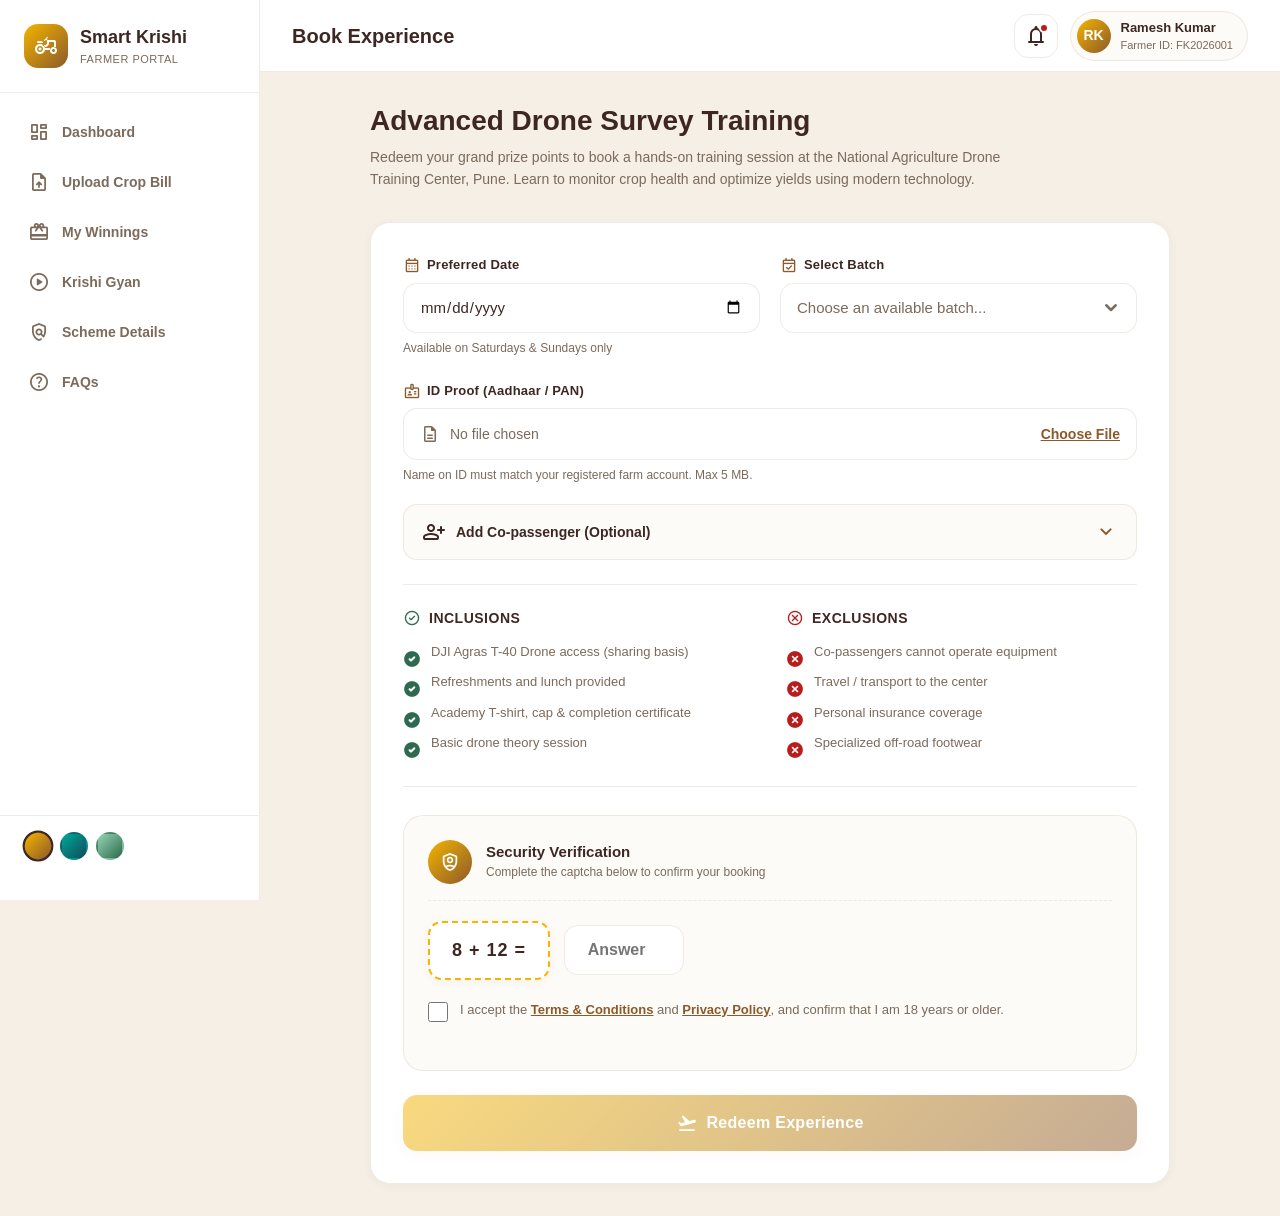
==== commit f7078832: "Update adventure-booking.html" ====
--- a/adventure-booking.html
+++ b/adventure-booking.html
@@ -45,7 +45,7 @@
                     <span class="material-symbols-rounded">policy</span>
                     Scheme Details
                 </a>
-                <a href="#" class="nav-item">
+                <a href="faqs.html" class="nav-item">
                     <span class="material-symbols-rounded">help</span>
                     FAQs
                 </a>
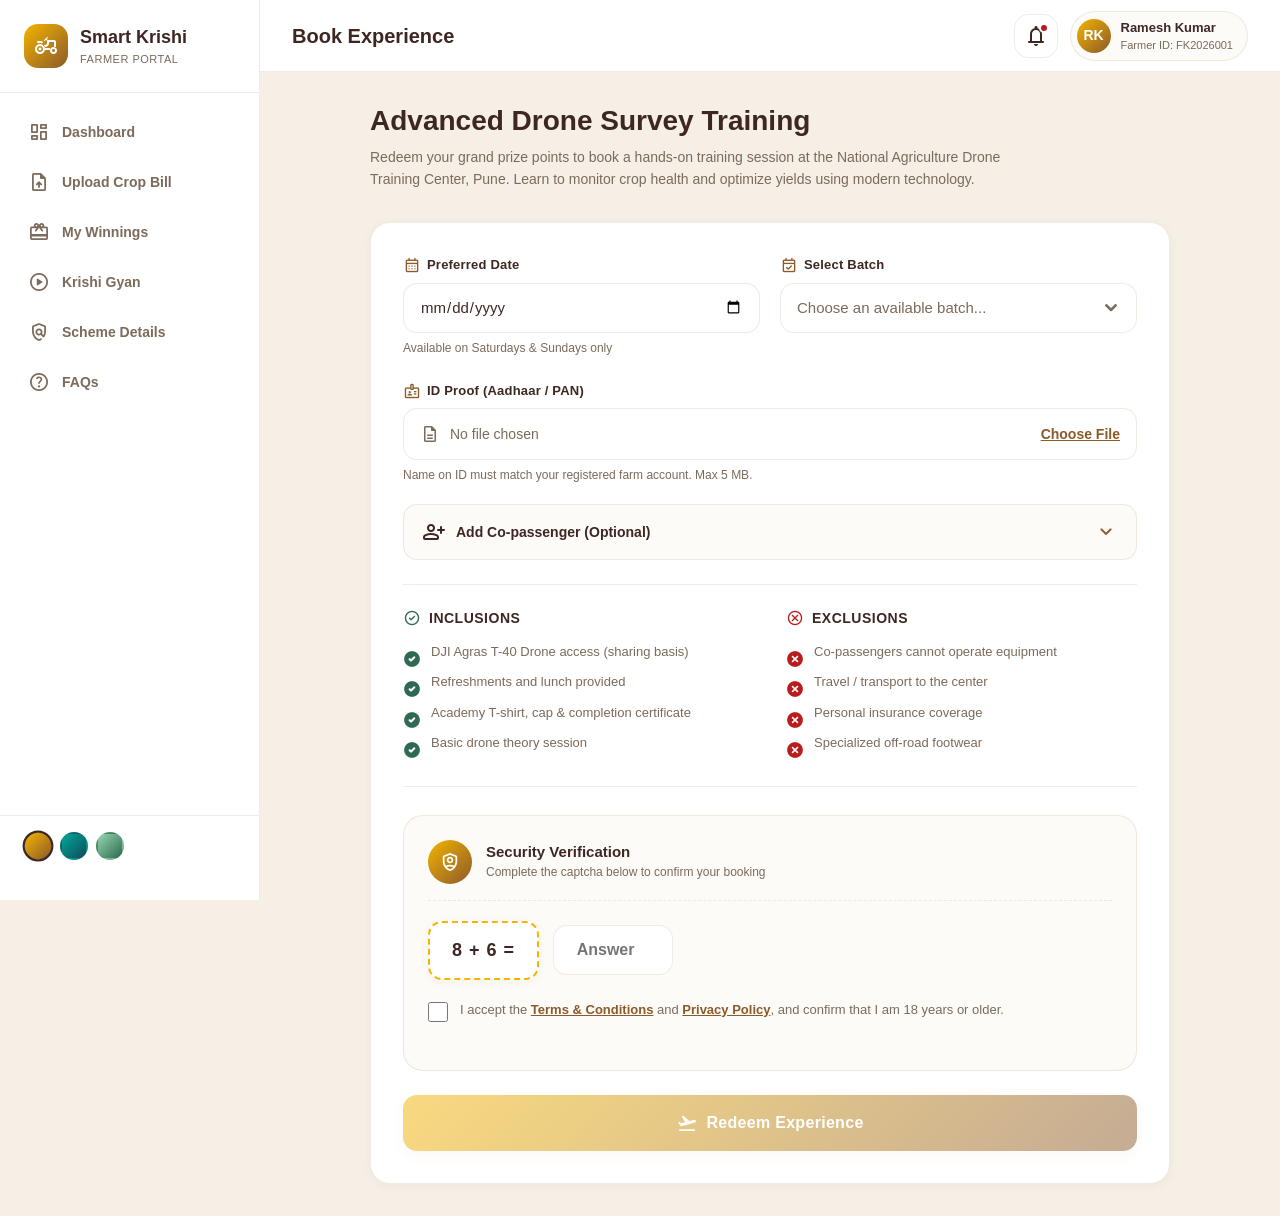
==== commit 476258ab: "Update adventure-booking.html" ====
--- a/adventure-booking.html
+++ b/adventure-booking.html
@@ -12,7 +12,6 @@
 </head>
 <body class="campaign-bhoomi">
     <div class="app-layout">
-        <!-- Sidebar -->
         <aside class="sidebar">
             <div class="sidebar-logo">
                 <div class="sidebar-logo-icon">
@@ -62,7 +61,6 @@
 
         <div class="sidebar-overlay" id="sidebarOverlay"></div>
 
-        <!-- Header -->
         <header class="top-header">
             <div class="header-left">
                 <button class="mobile-menu-btn" id="mobileMenuBtn">
@@ -86,19 +84,15 @@
             </div>
         </header>
 
-        <!-- Main Content -->
         <main class="main-content">
             <div style="max-width: 800px; margin: 0 auto;">
-                <!-- Page Intro -->
                 <div class="content-section">
                     <h2 style="font-size: 28px; margin-bottom: 8px;">Advanced Drone Survey Training</h2>
                     <p class="page-intro">Redeem your grand prize points to book a hands-on training session at the National Agriculture Drone Training Center, Pune. Learn to monitor crop health and optimize yields using modern technology.</p>
                 </div>
 
-                <!-- Booking Form -->
                 <form id="bookingForm" class="surface-card booking-form">
                     
-                    <!-- Row 1: Date + Batch (2 columns on desktop) -->
                     <div class="booking-row">
                         <div class="form-group">
                             <label class="form-label" for="slotDate">
@@ -128,7 +122,6 @@
                         </div>
                     </div>
 
-                    <!-- Row 2: ID Proof -->
                     <div class="form-group">
                         <label class="form-label">
                             <span class="material-symbols-rounded label-icon">badge</span>
@@ -145,7 +138,6 @@
                         <span class="form-hint">Name on ID must match your registered farm account. Max 5 MB.</span>
                     </div>
 
-                    <!-- Co-passenger Accordion (FIXED) -->
                     <div class="accordion">
                         <button type="button" class="accordion-trigger" id="guestToggle" aria-expanded="false">
                             <span class="accordion-trigger-label">
@@ -174,7 +166,6 @@
                         </div>
                     </div>
 
-                    <!-- Inclusions & Exclusions -->
                     <div class="terms-block">
                         <div class="terms-grid">
                             <div class="terms-column">
@@ -204,7 +195,6 @@
                         </div>
                     </div>
 
-                    <!-- Verification Section (NEW - Better visual hierarchy) -->
                     <div class="verification-section">
                         <div class="verification-header">
                             <span class="material-symbols-rounded">shield_person</span>
@@ -225,7 +215,6 @@
                         </label>
                     </div>
 
-                    <!-- Submit Button -->
                     <button type="submit" class="btn btn-primary redeem-btn" id="redeemBtn" disabled>
                         <span class="material-symbols-rounded">flight_takeoff</span>
                         Redeem Experience
@@ -235,7 +224,6 @@
         </main>
     </div>
 
-    <!-- Success Modal -->
     <div class="modal-overlay" id="successModal">
         <div class="modal-content">
             <button class="modal-close" data-close-modal>
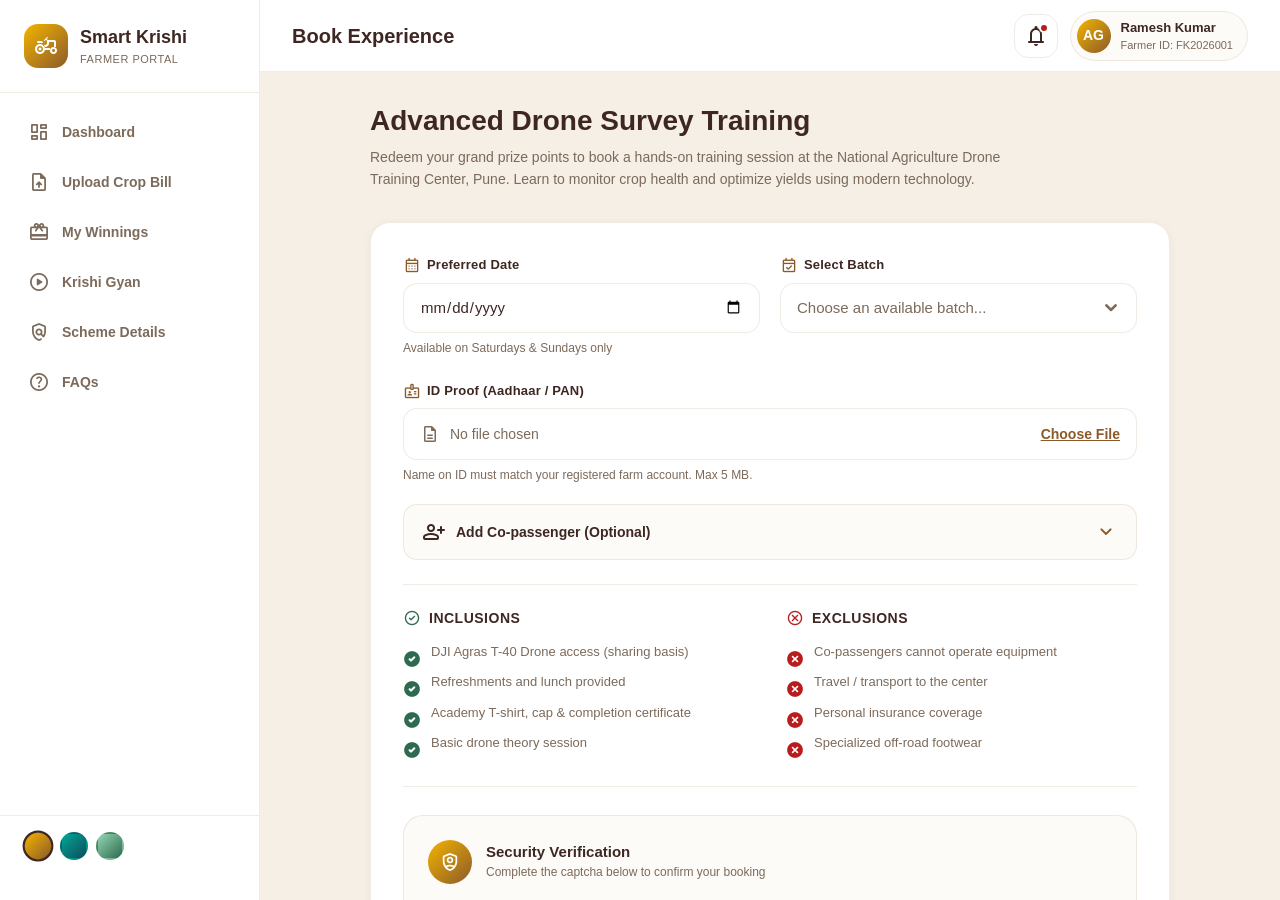
==== commit 18ac17c6: "Update adventure-booking.html" ====
--- a/adventure-booking.html
+++ b/adventure-booking.html
@@ -75,7 +75,7 @@
                     <span class="notification-dot"></span>
                 </button>
                 <div class="user-chip">
-                    <div class="user-avatar">RK</div>
+                    <div class="user-avatar">AG</div>
                     <div class="user-details">
                         <div class="user-chip-name">Ramesh Kumar</div>
                         <div class="user-chip-role">Farmer ID: FK2026001</div>
--- a/styles/styles.css
+++ b/styles/styles.css
@@ -77,7 +77,7 @@
   font-family: var(--font-body);
   background-color: #F5EFE6;
   color: var(--brand-text);
-  min-height: 100vh;
+  min-height: 100dvh;
   line-height: 1.5;
   transition: background-color 0.3s ease, color 0.3s ease;
   -webkit-font-smoothing: antialiased;
@@ -139,7 +139,7 @@
 }
 
 .app-layout {
-  min-height: 100vh;
+  height: 100dvh;
   display: grid;
   grid-template-columns: var(--sidebar-width) 1fr;
   grid-template-rows: var(--header-height) 1fr;
@@ -153,7 +153,7 @@
   padding: 24px 0;
   position: sticky;
   top: 0;
-  height: 100vh;
+  height: 100dvh;
   overflow-y: auto;
   display: flex;
   flex-direction: column;
@@ -379,7 +379,7 @@
 }
 
 .auth-layout {
-  min-height: 100vh;
+  height: 100dvh;
   display: grid;
   grid-template-columns: 1fr 1fr;
   background: var(--brand-bg);
@@ -501,7 +501,7 @@
 .auth-form-subtitle {
   color: var(--brand-text-muted);
   font-size: 14px;
-  margin-bottom: 32px;
+  margin-bottom: 16px;
 }
 
 .form-group {
@@ -1871,7 +1871,7 @@
     display: none;
   }
   .auth-form-container {
-    padding: 24px;
+    padding: 20px;
   }
   .top-header {
     padding: 0 16px;
@@ -2716,7 +2716,8 @@
 
 @media (max-width: 1024px) {
   .shorts-carousel {
-    scrollbar-width: thin;
+    padding-bottom: 0px;
+    scrollbar-width: none;
     scrollbar-color: var(--brand-primary) var(--brand-bg);
   }
   .shorts-carousel::-webkit-scrollbar {
@@ -2787,11 +2788,11 @@
   scroll-snap-type: y mandatory;
   scroll-behavior: smooth;
   height: 100vh;
-  scrollbar-width: none; /* Firefox */
+  scrollbar-width: none;
 }
 
 .shorts-slider::-webkit-scrollbar {
-  display: none; /* Chrome, Safari, Edge */
+  display: none;
 }
 
 .short-slide {
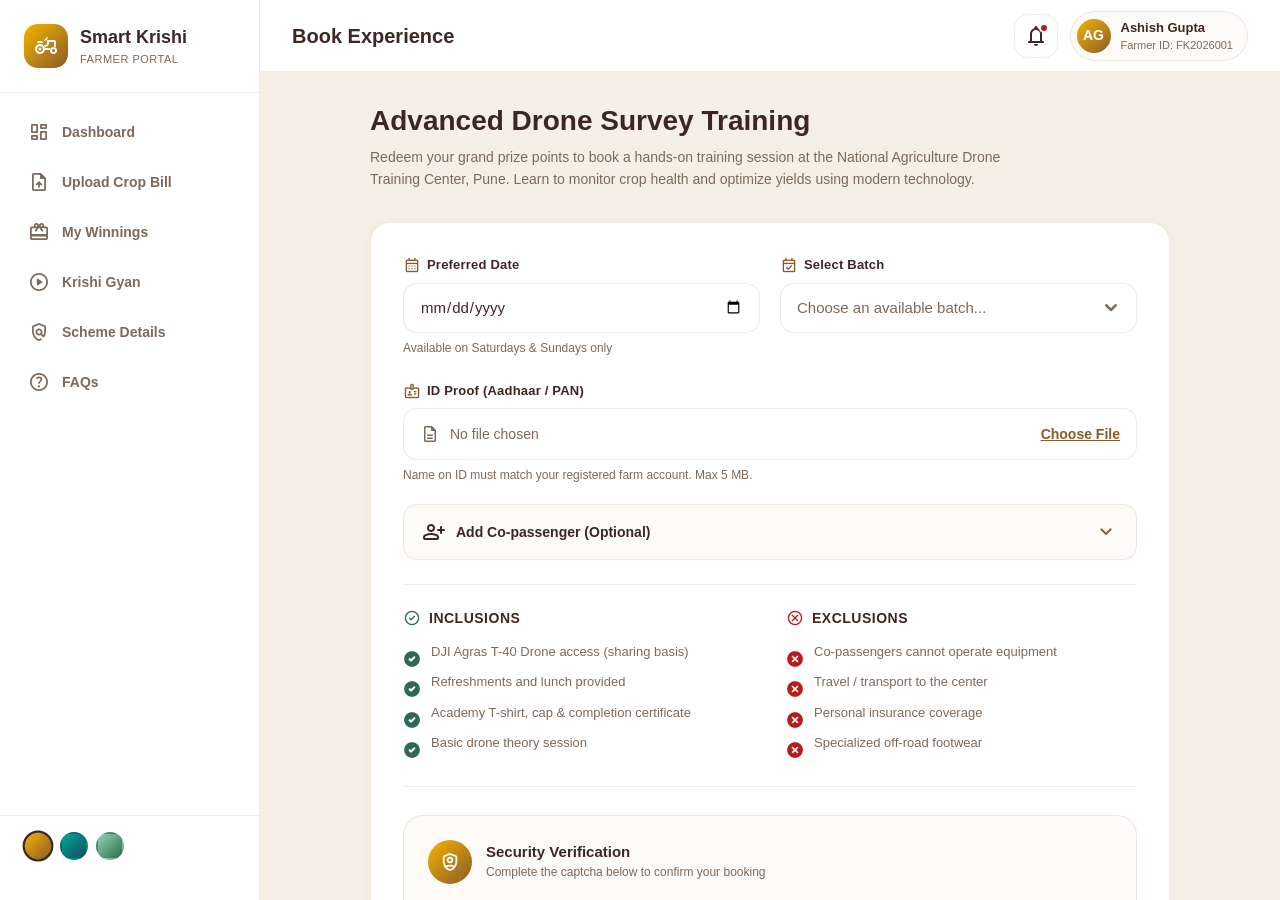
==== commit d73d1ddf: "Update adventure-booking.html" ====
--- a/adventure-booking.html
+++ b/adventure-booking.html
@@ -77,7 +77,7 @@
                 <div class="user-chip">
                     <div class="user-avatar">AG</div>
                     <div class="user-details">
-                        <div class="user-chip-name">Ramesh Kumar</div>
+                        <div class="user-chip-name">Ashish Gupta</div>
                         <div class="user-chip-role">Farmer ID: FK2026001</div>
                     </div>
                 </div>
